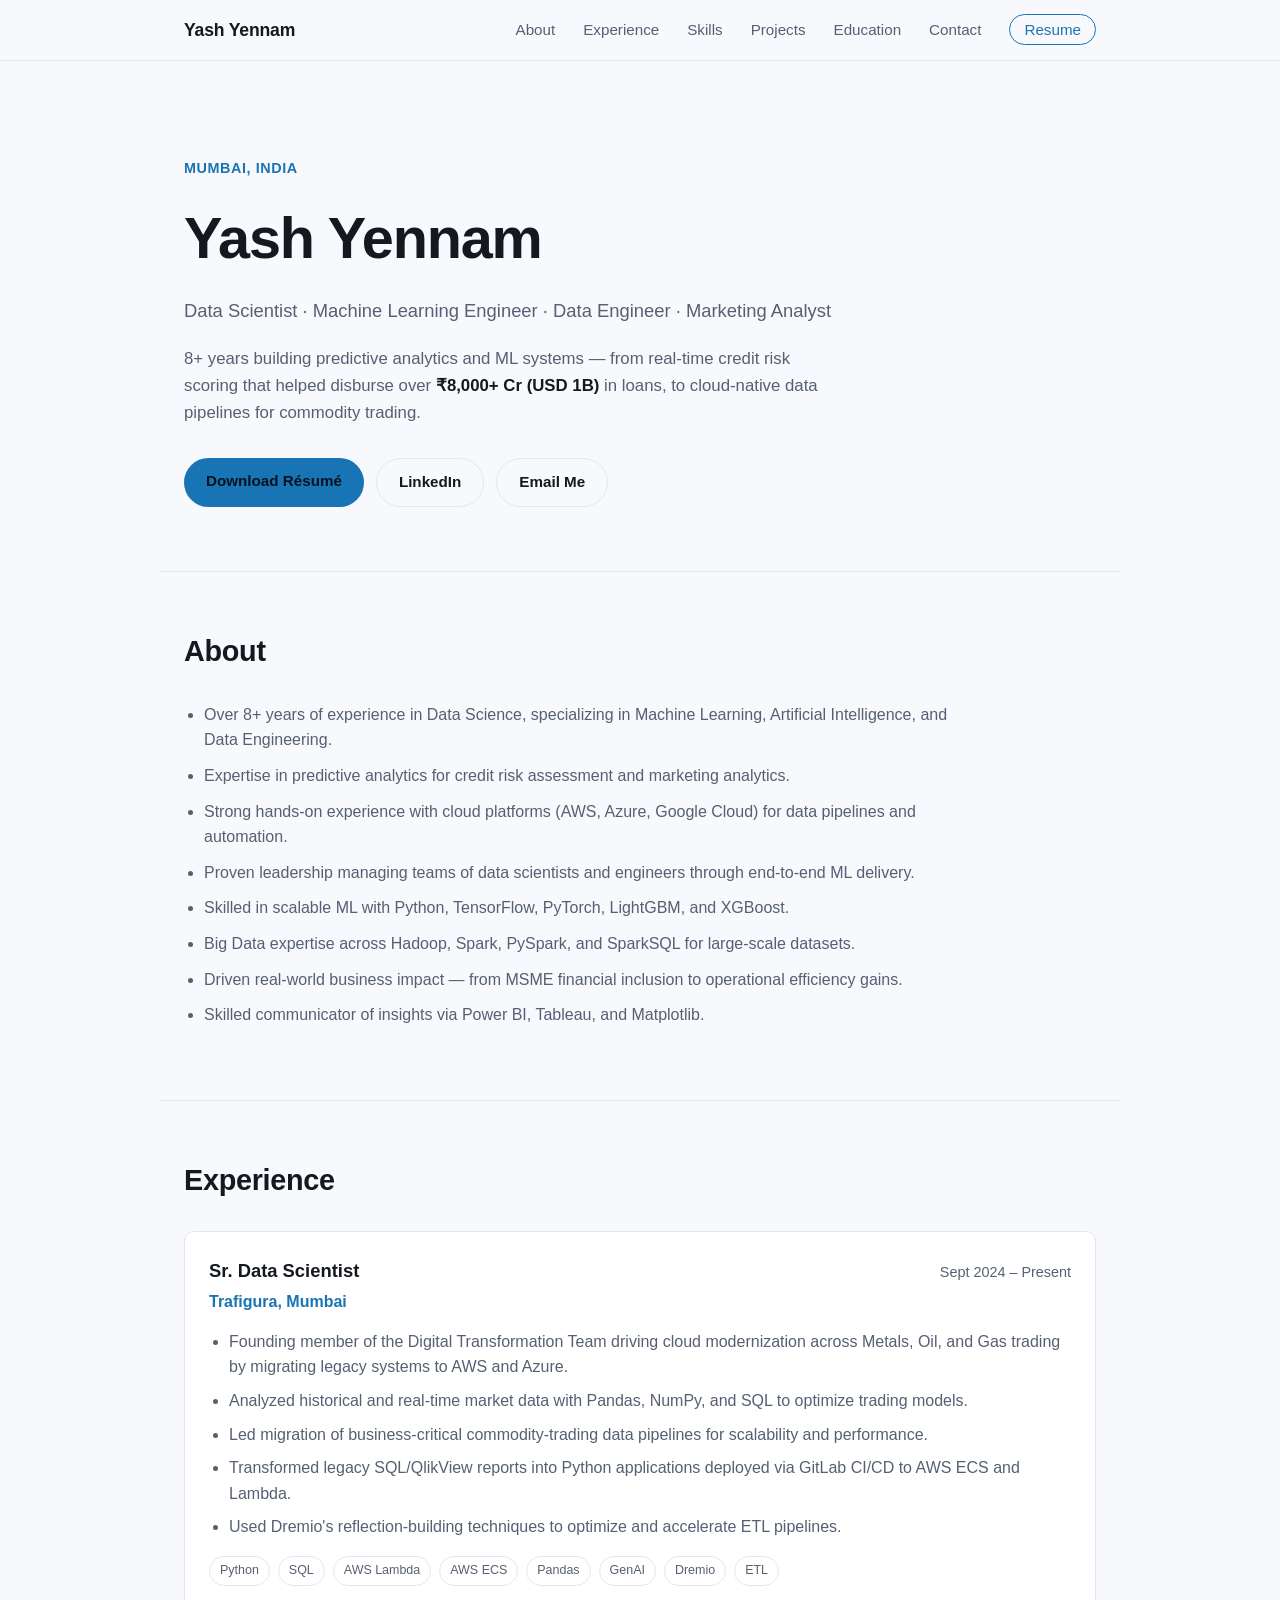
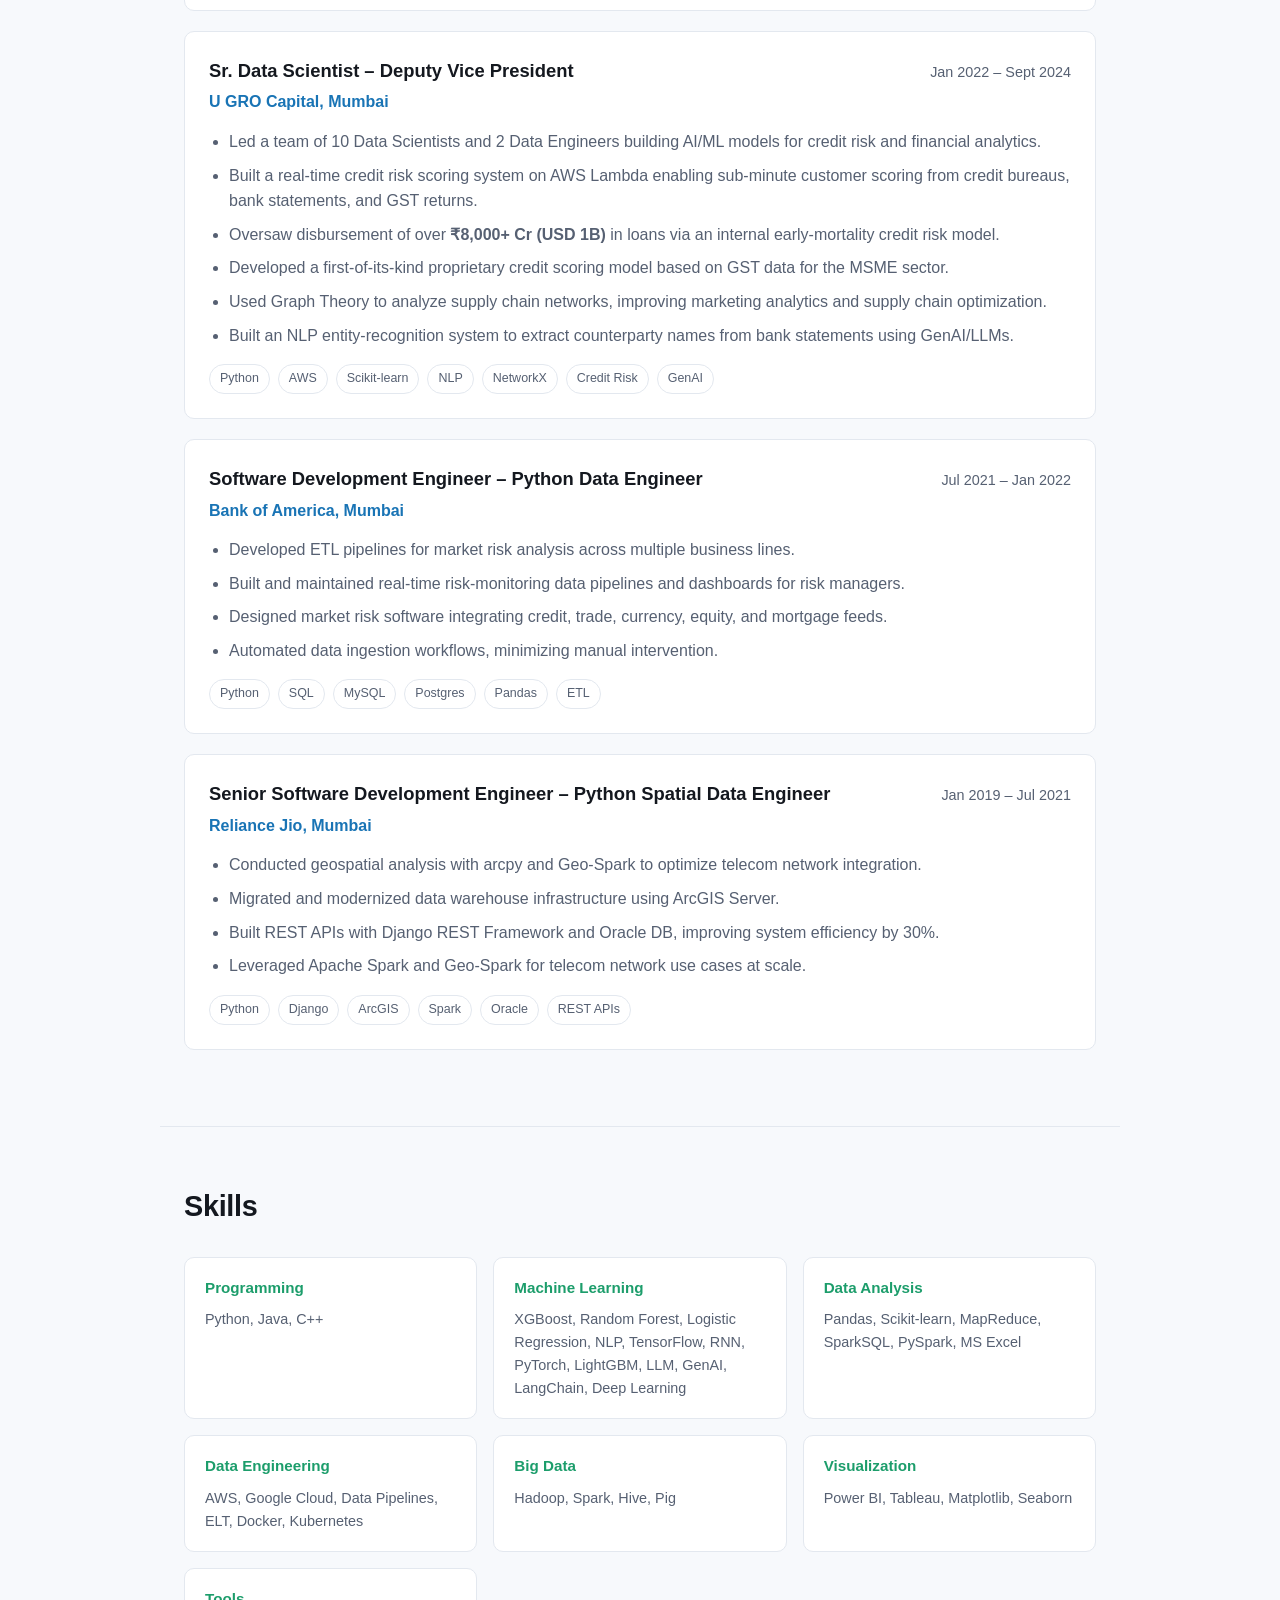
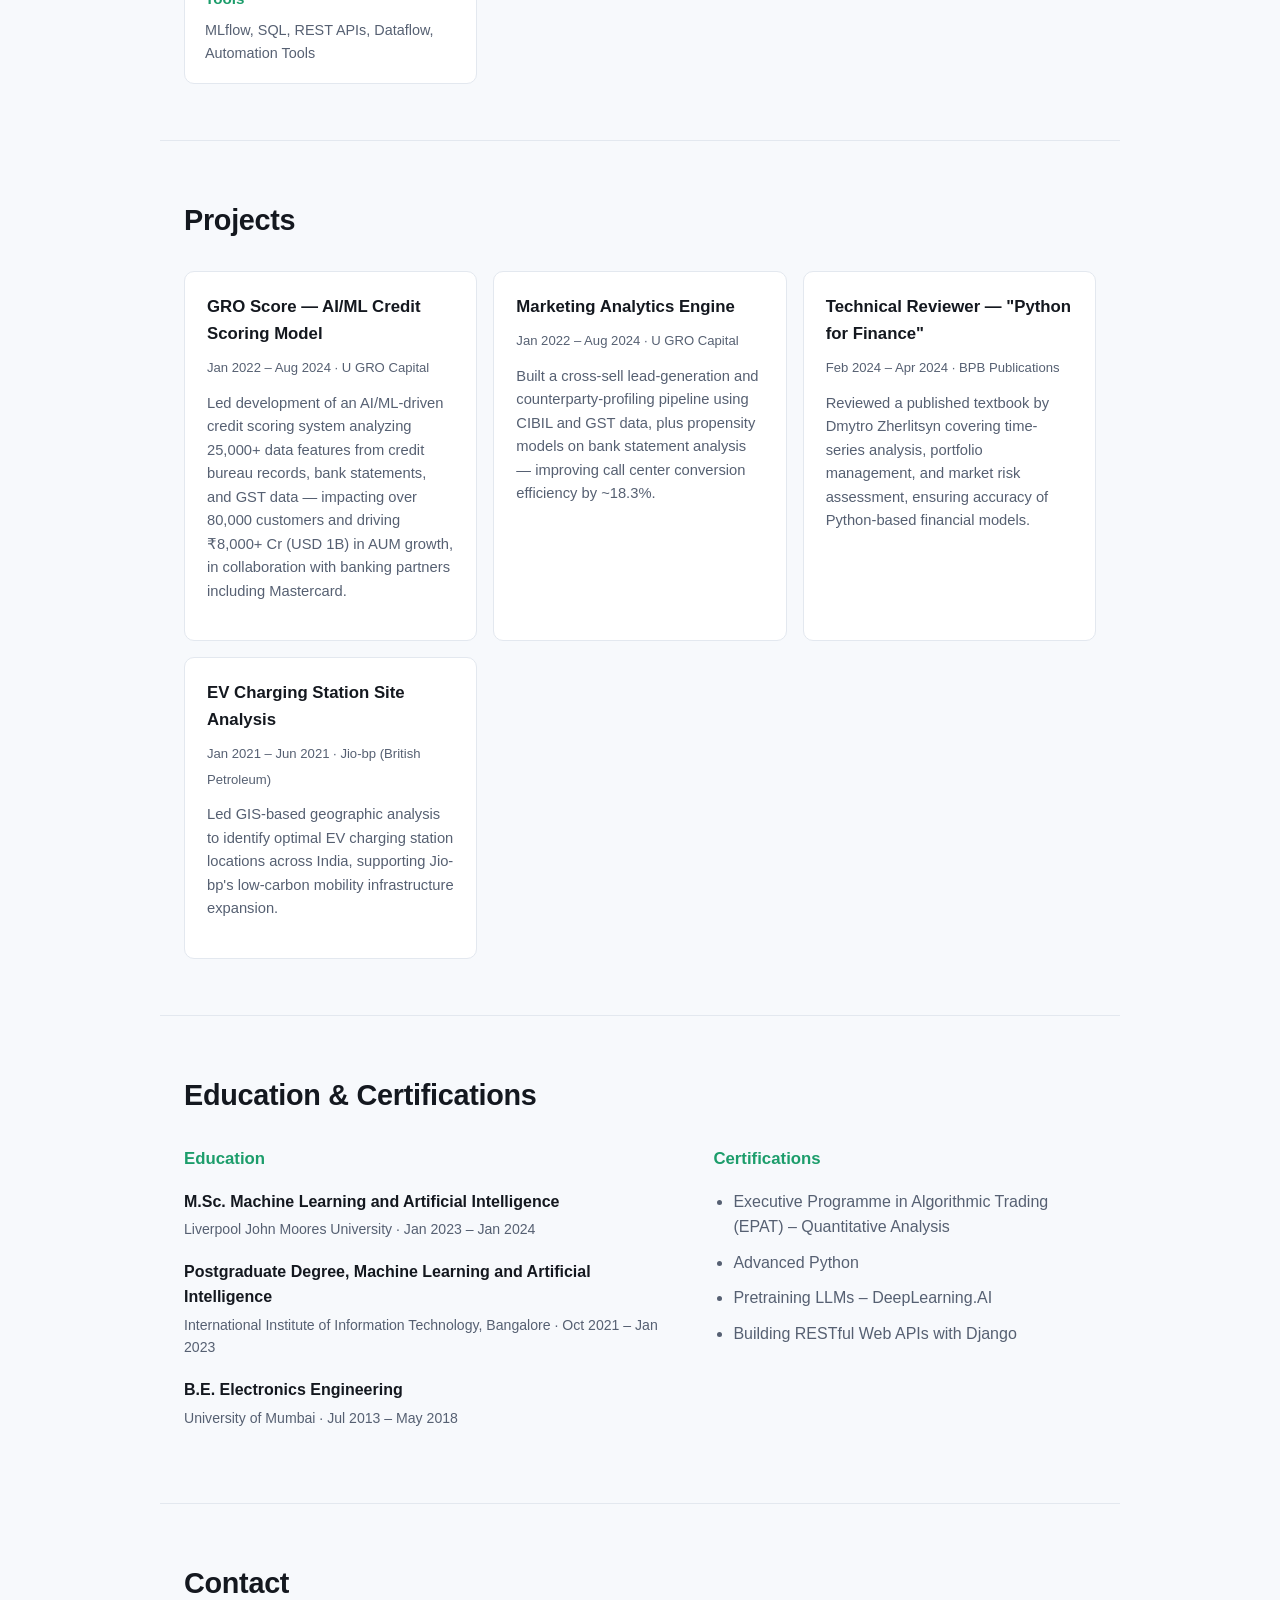
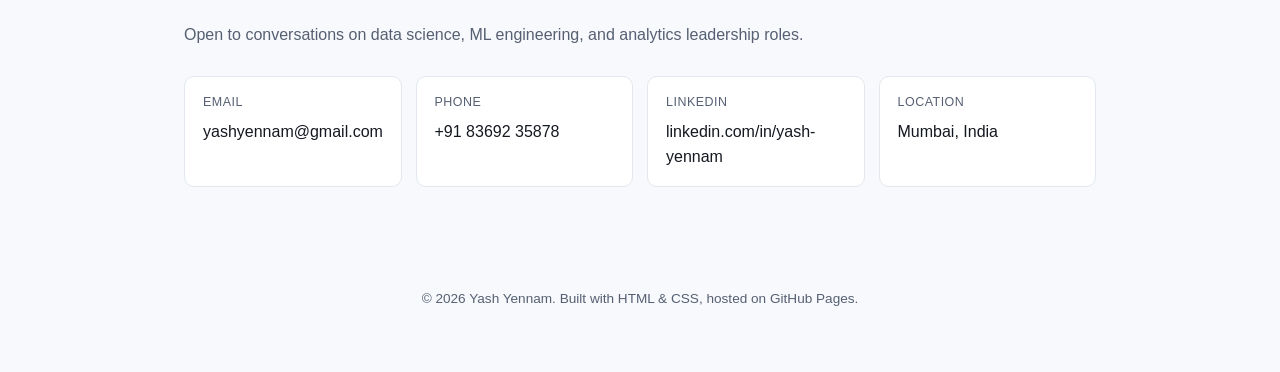
==== index.html @ 2da57ebd "Initial portfolio site" ====
<!DOCTYPE html>
<html lang="en">
<head>
<meta charset="UTF-8">
<meta name="viewport" content="width=device-width, initial-scale=1.0">
<title>Yash Yennam — Data Scientist &amp; ML Engineer</title>
<meta name="description" content="Yash Yennam — Senior Data Scientist with 8+ years across ML, AI, data engineering and credit risk analytics.">
<link rel="icon" href="data:,">
<link rel="stylesheet" href="style.css">
</head>
<body>

<header class="site-header">
  <nav class="nav container">
    <a class="brand" href="#top">Yash Yennam</a>
    <button class="nav-toggle" id="navToggle" aria-label="Toggle menu" aria-expanded="false">
      <span></span><span></span><span></span>
    </button>
    <ul class="nav-links" id="navLinks">
      <li><a href="#about">About</a></li>
      <li><a href="#experience">Experience</a></li>
      <li><a href="#skills">Skills</a></li>
      <li><a href="#projects">Projects</a></li>
      <li><a href="#education">Education</a></li>
      <li><a href="#contact">Contact</a></li>
      <li><a class="resume-btn" href="assets/Yash-Yennam-Resume.pdf" target="_blank" rel="noopener">Resume</a></li>
    </ul>
  </nav>
</header>

<main>

  <section id="top" class="hero container">
    <p class="eyebrow">Mumbai, India</p>
    <h1>Yash Yennam</h1>
    <p class="hero-role">Data Scientist &middot; Machine Learning Engineer &middot; Data Engineer &middot; Marketing Analyst</p>
    <p class="hero-summary">8+ years building predictive analytics and ML systems — from real-time credit risk scoring
       that helped disburse over <strong>&#8377;8,000+ Cr (USD 1B)</strong> in loans, to cloud-native data pipelines
       for commodity trading.</p>
    <div class="hero-actions">
      <a class="btn btn-primary" href="assets/Yash-Yennam-Resume.pdf" target="_blank" rel="noopener">Download Résumé</a>
      <a class="btn btn-outline" href="https://linkedin.com/in/yash-yennam" target="_blank" rel="noopener">LinkedIn</a>
      <a class="btn btn-outline" href="mailto:yashyennam@gmail.com">Email Me</a>
    </div>
  </section>

  <section id="about" class="section container">
    <h2>About</h2>
    <ul class="summary-list">
      <li>Over 8+ years of experience in Data Science, specializing in Machine Learning, Artificial Intelligence, and Data Engineering.</li>
      <li>Expertise in predictive analytics for credit risk assessment and marketing analytics.</li>
      <li>Strong hands-on experience with cloud platforms (AWS, Azure, Google Cloud) for data pipelines and automation.</li>
      <li>Proven leadership managing teams of data scientists and engineers through end-to-end ML delivery.</li>
      <li>Skilled in scalable ML with Python, TensorFlow, PyTorch, LightGBM, and XGBoost.</li>
      <li>Big Data expertise across Hadoop, Spark, PySpark, and SparkSQL for large-scale datasets.</li>
      <li>Driven real-world business impact — from MSME financial inclusion to operational efficiency gains.</li>
      <li>Skilled communicator of insights via Power BI, Tableau, and Matplotlib.</li>
    </ul>
  </section>

  <section id="experience" class="section container">
    <h2>Experience</h2>
    <div class="timeline">

      <article class="timeline-item">
        <div class="timeline-head">
          <h3>Sr. Data Scientist</h3>
          <span class="timeline-date">Sept 2024 &ndash; Present</span>
        </div>
        <p class="timeline-org">Trafigura, Mumbai</p>
        <ul>
          <li>Founding member of the Digital Transformation Team driving cloud modernization across Metals, Oil, and Gas trading by migrating legacy systems to AWS and Azure.</li>
          <li>Analyzed historical and real-time market data with Pandas, NumPy, and SQL to optimize trading models.</li>
          <li>Led migration of business-critical commodity-trading data pipelines for scalability and performance.</li>
          <li>Transformed legacy SQL/QlikView reports into Python applications deployed via GitLab CI/CD to AWS ECS and Lambda.</li>
          <li>Used Dremio's reflection-building techniques to optimize and accelerate ETL pipelines.</li>
        </ul>
        <div class="tags">
          <span>Python</span><span>SQL</span><span>AWS Lambda</span><span>AWS ECS</span><span>Pandas</span><span>GenAI</span><span>Dremio</span><span>ETL</span>
        </div>
      </article>

      <article class="timeline-item">
        <div class="timeline-head">
          <h3>Sr. Data Scientist &ndash; Deputy Vice President</h3>
          <span class="timeline-date">Jan 2022 &ndash; Sept 2024</span>
        </div>
        <p class="timeline-org">U GRO Capital, Mumbai</p>
        <ul>
          <li>Led a team of 10 Data Scientists and 2 Data Engineers building AI/ML models for credit risk and financial analytics.</li>
          <li>Built a real-time credit risk scoring system on AWS Lambda enabling sub-minute customer scoring from credit bureaus, bank statements, and GST returns.</li>
          <li>Oversaw disbursement of over <strong>&#8377;8,000+ Cr (USD 1B)</strong> in loans via an internal early-mortality credit risk model.</li>
          <li>Developed a first-of-its-kind proprietary credit scoring model based on GST data for the MSME sector.</li>
          <li>Used Graph Theory to analyze supply chain networks, improving marketing analytics and supply chain optimization.</li>
          <li>Built an NLP entity-recognition system to extract counterparty names from bank statements using GenAI/LLMs.</li>
        </ul>
        <div class="tags">
          <span>Python</span><span>AWS</span><span>Scikit-learn</span><span>NLP</span><span>NetworkX</span><span>Credit Risk</span><span>GenAI</span>
        </div>
      </article>

      <article class="timeline-item">
        <div class="timeline-head">
          <h3>Software Development Engineer &ndash; Python Data Engineer</h3>
          <span class="timeline-date">Jul 2021 &ndash; Jan 2022</span>
        </div>
        <p class="timeline-org">Bank of America, Mumbai</p>
        <ul>
          <li>Developed ETL pipelines for market risk analysis across multiple business lines.</li>
          <li>Built and maintained real-time risk-monitoring data pipelines and dashboards for risk managers.</li>
          <li>Designed market risk software integrating credit, trade, currency, equity, and mortgage feeds.</li>
          <li>Automated data ingestion workflows, minimizing manual intervention.</li>
        </ul>
        <div class="tags">
          <span>Python</span><span>SQL</span><span>MySQL</span><span>Postgres</span><span>Pandas</span><span>ETL</span>
        </div>
      </article>

      <article class="timeline-item">
        <div class="timeline-head">
          <h3>Senior Software Development Engineer &ndash; Python Spatial Data Engineer</h3>
          <span class="timeline-date">Jan 2019 &ndash; Jul 2021</span>
        </div>
        <p class="timeline-org">Reliance Jio, Mumbai</p>
        <ul>
          <li>Conducted geospatial analysis with arcpy and Geo-Spark to optimize telecom network integration.</li>
          <li>Migrated and modernized data warehouse infrastructure using ArcGIS Server.</li>
          <li>Built REST APIs with Django REST Framework and Oracle DB, improving system efficiency by 30%.</li>
          <li>Leveraged Apache Spark and Geo-Spark for telecom network use cases at scale.</li>
        </ul>
        <div class="tags">
          <span>Python</span><span>Django</span><span>ArcGIS</span><span>Spark</span><span>Oracle</span><span>REST APIs</span>
        </div>
      </article>

    </div>
  </section>

  <section id="skills" class="section container">
    <h2>Skills</h2>
    <div class="skills-grid">
      <div class="skill-card">
        <h4>Programming</h4>
        <p>Python, Java, C++</p>
      </div>
      <div class="skill-card">
        <h4>Machine Learning</h4>
        <p>XGBoost, Random Forest, Logistic Regression, NLP, TensorFlow, RNN, PyTorch, LightGBM, LLM, GenAI, LangChain, Deep Learning</p>
      </div>
      <div class="skill-card">
        <h4>Data Analysis</h4>
        <p>Pandas, Scikit-learn, MapReduce, SparkSQL, PySpark, MS Excel</p>
      </div>
      <div class="skill-card">
        <h4>Data Engineering</h4>
        <p>AWS, Google Cloud, Data Pipelines, ELT, Docker, Kubernetes</p>
      </div>
      <div class="skill-card">
        <h4>Big Data</h4>
        <p>Hadoop, Spark, Hive, Pig</p>
      </div>
      <div class="skill-card">
        <h4>Visualization</h4>
        <p>Power BI, Tableau, Matplotlib, Seaborn</p>
      </div>
      <div class="skill-card">
        <h4>Tools</h4>
        <p>MLflow, SQL, REST APIs, Dataflow, Automation Tools</p>
      </div>
    </div>
  </section>

  <section id="projects" class="section container">
    <h2>Projects</h2>
    <div class="projects-grid">

      <article class="project-card">
        <h3>GRO Score &mdash; AI/ML Credit Scoring Model</h3>
        <span class="project-date">Jan 2022 &ndash; Aug 2024 &middot; U GRO Capital</span>
        <p>Led development of an AI/ML-driven credit scoring system analyzing 25,000+ data features from credit bureau
           records, bank statements, and GST data &mdash; impacting over 80,000 customers and driving
           &#8377;8,000+ Cr (USD 1B) in AUM growth, in collaboration with banking partners including Mastercard.</p>
      </article>

      <article class="project-card">
        <h3>Marketing Analytics Engine</h3>
        <span class="project-date">Jan 2022 &ndash; Aug 2024 &middot; U GRO Capital</span>
        <p>Built a cross-sell lead-generation and counterparty-profiling pipeline using CIBIL and GST data, plus
           propensity models on bank statement analysis &mdash; improving call center conversion efficiency by ~18.3%.</p>
      </article>

      <article class="project-card">
        <h3>Technical Reviewer &mdash; "Python for Finance"</h3>
        <span class="project-date">Feb 2024 &ndash; Apr 2024 &middot; BPB Publications</span>
        <p>Reviewed a published textbook by Dmytro Zherlitsyn covering time-series analysis, portfolio management, and
           market risk assessment, ensuring accuracy of Python-based financial models.</p>
      </article>

      <article class="project-card">
        <h3>EV Charging Station Site Analysis</h3>
        <span class="project-date">Jan 2021 &ndash; Jun 2021 &middot; Jio-bp (British Petroleum)</span>
        <p>Led GIS-based geographic analysis to identify optimal EV charging station locations across India,
           supporting Jio-bp's low-carbon mobility infrastructure expansion.</p>
      </article>

    </div>
  </section>

  <section id="education" class="section container">
    <h2>Education &amp; Certifications</h2>
    <div class="edu-grid">
      <div class="edu-col">
        <h3>Education</h3>
        <div class="edu-item">
          <strong>M.Sc. Machine Learning and Artificial Intelligence</strong>
          <span>Liverpool John Moores University &middot; Jan 2023 &ndash; Jan 2024</span>
        </div>
        <div class="edu-item">
          <strong>Postgraduate Degree, Machine Learning and Artificial Intelligence</strong>
          <span>International Institute of Information Technology, Bangalore &middot; Oct 2021 &ndash; Jan 2023</span>
        </div>
        <div class="edu-item">
          <strong>B.E. Electronics Engineering</strong>
          <span>University of Mumbai &middot; Jul 2013 &ndash; May 2018</span>
        </div>
      </div>
      <div class="edu-col">
        <h3>Certifications</h3>
        <ul class="cert-list">
          <li>Executive Programme in Algorithmic Trading (EPAT) &ndash; Quantitative Analysis</li>
          <li>Advanced Python</li>
          <li>Pretraining LLMs &ndash; DeepLearning.AI</li>
          <li>Building RESTful Web APIs with Django</li>
        </ul>
      </div>
    </div>
  </section>

  <section id="contact" class="section container">
    <h2>Contact</h2>
    <p class="contact-lead">Open to conversations on data science, ML engineering, and analytics leadership roles.</p>
    <div class="contact-grid">
      <a class="contact-item" href="mailto:yashyennam@gmail.com">
        <span class="contact-label">Email</span>
        <span>yashyennam@gmail.com</span>
      </a>
      <a class="contact-item" href="tel:+918369235878">
        <span class="contact-label">Phone</span>
        <span>+91 83692 35878</span>
      </a>
      <a class="contact-item" href="https://linkedin.com/in/yash-yennam" target="_blank" rel="noopener">
        <span class="contact-label">LinkedIn</span>
        <span>linkedin.com/in/yash-yennam</span>
      </a>
      <span class="contact-item">
        <span class="contact-label">Location</span>
        <span>Mumbai, India</span>
      </span>
    </div>
  </section>

</main>

<footer class="site-footer">
  <p>&copy; <span id="year"></span> Yash Yennam. Built with HTML &amp; CSS, hosted on GitHub Pages.</p>
</footer>

<script src="script.js"></script>
</body>
</html>
---- style.css ----
:root {
  --bg: #0b0f14;
  --bg-alt: #10151c;
  --surface: #151b24;
  --border: #232b36;
  --text: #e7edf5;
  --text-dim: #9aa7b7;
  --accent: #5eb0ef;
  --accent-2: #7ee8b3;
  --max-width: 960px;
  --radius: 10px;
}

@media (prefers-color-scheme: light) {
  :root {
    --bg: #f7f9fc;
    --bg-alt: #ffffff;
    --surface: #ffffff;
    --border: #e3e8ef;
    --text: #14181f;
    --text-dim: #566072;
    --accent: #1974b5;
    --accent-2: #1c9d6b;
  }
}

* { box-sizing: border-box; }

html { scroll-behavior: smooth; }

body {
  margin: 0;
  background: var(--bg);
  color: var(--text);
  font-family: -apple-system, BlinkMacSystemFont, "Segoe UI", Roboto, Helvetica, Arial, sans-serif;
  line-height: 1.6;
}

.container {
  max-width: var(--max-width);
  margin: 0 auto;
  padding: 0 24px;
}

/* Header */
.site-header {
  position: sticky;
  top: 0;
  z-index: 50;
  background: rgba(11, 15, 20, 0.85);
  backdrop-filter: blur(8px);
  border-bottom: 1px solid var(--border);
}

@media (prefers-color-scheme: light) {
  .site-header { background: rgba(247, 249, 252, 0.85); }
}

.nav {
  display: flex;
  align-items: center;
  justify-content: space-between;
  padding: 16px 24px;
}

.brand {
  font-weight: 700;
  font-size: 1.1rem;
  color: var(--text);
  text-decoration: none;
  letter-spacing: -0.01em;
}

.nav-links {
  list-style: none;
  display: flex;
  gap: 28px;
  margin: 0;
  padding: 0;
  align-items: center;
}

.nav-links a {
  color: var(--text-dim);
  text-decoration: none;
  font-size: 0.95rem;
  transition: color 0.15s ease;
}

.nav-links a:hover { color: var(--text); }

.resume-btn {
  border: 1px solid var(--accent);
  color: var(--accent) !important;
  padding: 6px 14px;
  border-radius: 999px;
}

.nav-toggle {
  display: none;
  flex-direction: column;
  gap: 5px;
  background: none;
  border: none;
  cursor: pointer;
  padding: 4px;
}

.nav-toggle span {
  width: 22px;
  height: 2px;
  background: var(--text);
  border-radius: 2px;
}

/* Hero */
.hero {
  padding: 96px 24px 64px;
}

.eyebrow {
  color: var(--accent);
  font-size: 0.9rem;
  font-weight: 600;
  letter-spacing: 0.04em;
  text-transform: uppercase;
  margin: 0 0 12px;
}

.hero h1 {
  font-size: clamp(2.4rem, 6vw, 3.6rem);
  margin: 0 0 12px;
  letter-spacing: -0.02em;
}

.hero-role {
  color: var(--text-dim);
  font-size: 1.15rem;
  margin: 0 0 20px;
}

.hero-summary {
  max-width: 640px;
  color: var(--text-dim);
  font-size: 1.05rem;
  margin: 0 0 32px;
}

.hero-summary strong { color: var(--text); }

.hero-actions {
  display: flex;
  flex-wrap: wrap;
  gap: 12px;
}

.btn {
  display: inline-block;
  padding: 11px 22px;
  border-radius: 999px;
  text-decoration: none;
  font-weight: 600;
  font-size: 0.95rem;
  transition: transform 0.15s ease, opacity 0.15s ease;
}

.btn:hover { transform: translateY(-1px); }

.btn-primary {
  background: var(--accent);
  color: #05131f;
}

.btn-outline {
  border: 1px solid var(--border);
  color: var(--text);
}

/* Sections */
.section {
  padding: 56px 24px;
  border-top: 1px solid var(--border);
}

.section h2 {
  font-size: 1.8rem;
  margin: 0 0 28px;
  letter-spacing: -0.01em;
}

.summary-list {
  padding-left: 20px;
  color: var(--text-dim);
  max-width: 780px;
}

.summary-list li { margin-bottom: 10px; }

/* Timeline */
.timeline-item {
  padding: 24px;
  margin-bottom: 20px;
  background: var(--surface);
  border: 1px solid var(--border);
  border-radius: var(--radius);
}

.timeline-head {
  display: flex;
  flex-wrap: wrap;
  justify-content: space-between;
  align-items: baseline;
  gap: 8px;
}

.timeline-head h3 {
  margin: 0;
  font-size: 1.15rem;
}

.timeline-date {
  color: var(--text-dim);
  font-size: 0.9rem;
  white-space: nowrap;
}

.timeline-org {
  color: var(--accent);
  font-weight: 600;
  margin: 4px 0 14px;
}

.timeline-item ul {
  color: var(--text-dim);
  padding-left: 20px;
  margin: 0 0 16px;
}

.timeline-item li { margin-bottom: 8px; }

.tags {
  display: flex;
  flex-wrap: wrap;
  gap: 8px;
}

.tags span {
  font-size: 0.78rem;
  padding: 4px 10px;
  border-radius: 999px;
  background: var(--bg-alt);
  border: 1px solid var(--border);
  color: var(--text-dim);
}

/* Skills */
.skills-grid {
  display: grid;
  grid-template-columns: repeat(auto-fit, minmax(220px, 1fr));
  gap: 16px;
}

.skill-card {
  background: var(--surface);
  border: 1px solid var(--border);
  border-radius: var(--radius);
  padding: 18px 20px;
}

.skill-card h4 {
  margin: 0 0 8px;
  color: var(--accent-2);
  font-size: 0.95rem;
}

.skill-card p {
  margin: 0;
  color: var(--text-dim);
  font-size: 0.9rem;
}

/* Projects */
.projects-grid {
  display: grid;
  grid-template-columns: repeat(auto-fit, minmax(280px, 1fr));
  gap: 16px;
}

.project-card {
  background: var(--surface);
  border: 1px solid var(--border);
  border-radius: var(--radius);
  padding: 22px;
}

.project-card h3 {
  margin: 0 0 6px;
  font-size: 1.05rem;
}

.project-date {
  color: var(--text-dim);
  font-size: 0.82rem;
}

.project-card p {
  color: var(--text-dim);
  font-size: 0.92rem;
  margin-top: 12px;
}

/* Education */
.edu-grid {
  display: grid;
  grid-template-columns: 1.3fr 1fr;
  gap: 32px;
}

@media (max-width: 700px) {
  .edu-grid { grid-template-columns: 1fr; }
}

.edu-col h3 {
  font-size: 1.05rem;
  margin: 0 0 16px;
  color: var(--accent-2);
}

.edu-item {
  display: flex;
  flex-direction: column;
  gap: 4px;
  margin-bottom: 18px;
}

.edu-item span {
  color: var(--text-dim);
  font-size: 0.88rem;
}

.cert-list {
  padding-left: 20px;
  color: var(--text-dim);
  margin: 0;
}

.cert-list li { margin-bottom: 10px; }

/* Contact */
.contact-lead {
  color: var(--text-dim);
  margin-top: -12px;
  margin-bottom: 28px;
}

.contact-grid {
  display: grid;
  grid-template-columns: repeat(auto-fit, minmax(200px, 1fr));
  gap: 14px;
}

.contact-item {
  display: flex;
  flex-direction: column;
  gap: 6px;
  background: var(--surface);
  border: 1px solid var(--border);
  border-radius: var(--radius);
  padding: 16px 18px;
  text-decoration: none;
  color: var(--text);
}

.contact-label {
  color: var(--text-dim);
  font-size: 0.78rem;
  text-transform: uppercase;
  letter-spacing: 0.04em;
}

/* Footer */
.site-footer {
  text-align: center;
  padding: 32px 24px 48px;
  color: var(--text-dim);
  font-size: 0.85rem;
}

/* Mobile nav */
@media (max-width: 780px) {
  .nav-toggle { display: flex; }

  .nav-links {
    position: absolute;
    top: 100%;
    left: 0;
    right: 0;
    flex-direction: column;
    align-items: flex-start;
    gap: 4px;
    background: var(--bg-alt);
    border-bottom: 1px solid var(--border);
    padding: 12px 24px 20px;
    display: none;
  }

  .nav-links.open { display: flex; }

  .nav-links li { width: 100%; padding: 8px 0; }

  .resume-btn { display: inline-block; }
}
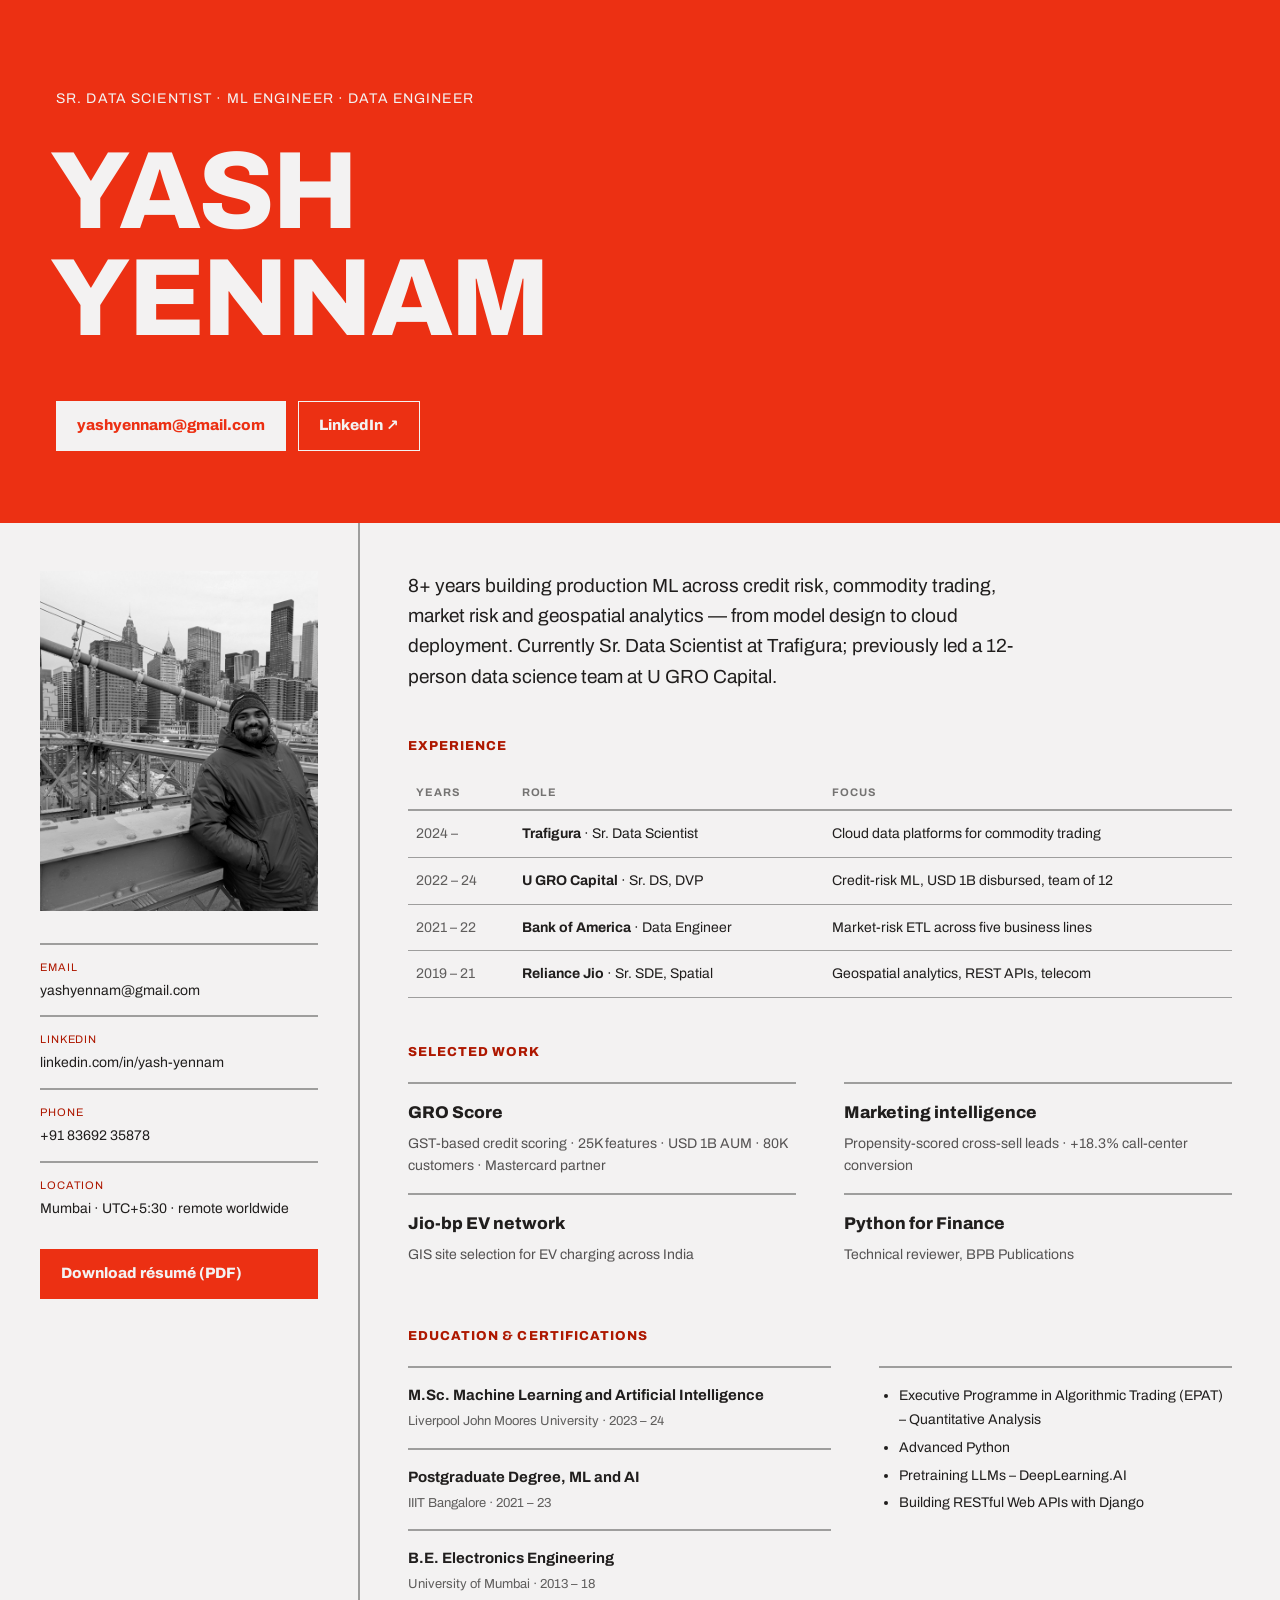
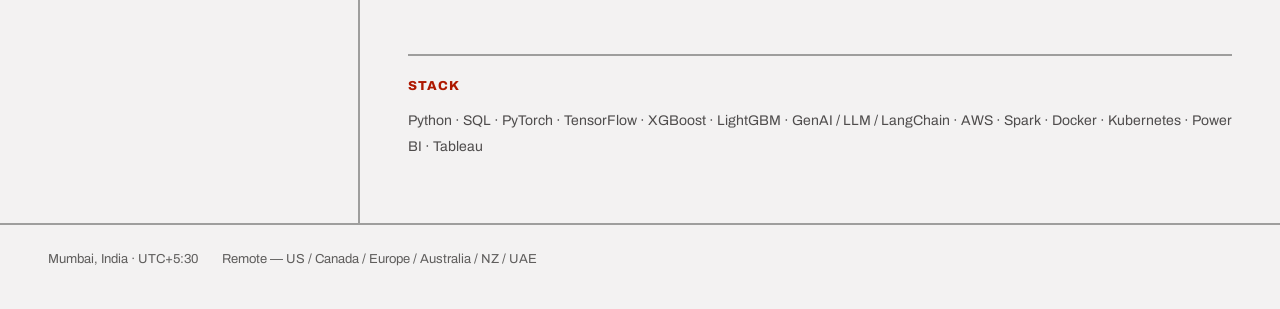
==== commit 81cd61e2: "Redesign: poster hero + index-card body layout with headshot" ====
--- a/index.html
+++ b/index.html
@@ -3,229 +3,123 @@
 <head>
 <meta charset="UTF-8">
 <meta name="viewport" content="width=device-width, initial-scale=1.0">
-<title>Yash Yennam — Data Scientist &amp; ML Engineer</title>
-<meta name="description" content="Yash Yennam — Senior Data Scientist with 8+ years across ML, AI, data engineering and credit risk analytics.">
+<title>Yash Yennam — Sr. Data Scientist &amp; ML Engineer</title>
+<meta name="description" content="Yash Yennam — Senior Data Scientist, 8+ years shipping ML, data engineering and GenAI in credit risk, commodity trading and geospatial analytics. Mumbai, remote worldwide.">
 <link rel="icon" href="data:,">
+<link rel="preconnect" href="https://fonts.googleapis.com">
+<link rel="stylesheet" href="https://fonts.googleapis.com/css2?family=Archivo:wght@400;600;800&display=swap">
 <link rel="stylesheet" href="style.css">
 </head>
 <body>
 
-<header class="site-header">
-  <nav class="nav container">
-    <a class="brand" href="#top">Yash Yennam</a>
-    <button class="nav-toggle" id="navToggle" aria-label="Toggle menu" aria-expanded="false">
-      <span></span><span></span><span></span>
-    </button>
-    <ul class="nav-links" id="navLinks">
-      <li><a href="#about">About</a></li>
-      <li><a href="#experience">Experience</a></li>
-      <li><a href="#skills">Skills</a></li>
-      <li><a href="#projects">Projects</a></li>
-      <li><a href="#education">Education</a></li>
-      <li><a href="#contact">Contact</a></li>
-      <li><a class="resume-btn" href="assets/Yash-Yennam-Resume.pdf" target="_blank" rel="noopener">Resume</a></li>
-    </ul>
-  </nav>
+<header class="hero">
+  <p class="hero-kicker">Sr. Data Scientist &middot; ML Engineer &middot; Data Engineer</p>
+  <h1 class="hero-name">YASH<br>YENNAM</h1>
+  <div class="hero-actions">
+    <a class="btn btn-solid" href="mailto:yashyennam@gmail.com">yashyennam@gmail.com</a>
+    <a class="btn btn-outline" href="https://linkedin.com/in/yash-yennam" target="_blank" rel="noopener">LinkedIn &#8599;</a>
+  </div>
 </header>
 
-<main>
+<main class="sheet">
 
-  <section id="top" class="hero container">
-    <p class="eyebrow">Mumbai, India</p>
-    <h1>Yash Yennam</h1>
-    <p class="hero-role">Data Scientist &middot; Machine Learning Engineer &middot; Data Engineer &middot; Marketing Analyst</p>
-    <p class="hero-summary">8+ years building predictive analytics and ML systems — from real-time credit risk scoring
-       that helped disburse over <strong>&#8377;8,000+ Cr (USD 1B)</strong> in loans, to cloud-native data pipelines
-       for commodity trading.</p>
-    <div class="hero-actions">
-      <a class="btn btn-primary" href="assets/Yash-Yennam-Resume.pdf" target="_blank" rel="noopener">Download Résumé</a>
-      <a class="btn btn-outline" href="https://linkedin.com/in/yash-yennam" target="_blank" rel="noopener">LinkedIn</a>
-      <a class="btn btn-outline" href="mailto:yashyennam@gmail.com">Email Me</a>
+  <aside class="rail">
+    <div class="rail-photo">
+      <img src="assets/headshot.jpg" alt="Yash Yennam" loading="eager">
     </div>
-  </section>
+    <nav class="rail-contact">
+      <a class="rail-item" href="mailto:yashyennam@gmail.com">
+        <span class="rail-label">Email</span>yashyennam@gmail.com
+      </a>
+      <a class="rail-item" href="https://linkedin.com/in/yash-yennam" target="_blank" rel="noopener">
+        <span class="rail-label">LinkedIn</span>linkedin.com/in/yash-yennam
+      </a>
+      <a class="rail-item" href="tel:+918369235878">
+        <span class="rail-label">Phone</span>+91 83692 35878
+      </a>
+      <div class="rail-item rail-static">
+        <span class="rail-label">Location</span>Mumbai &middot; UTC+5:30 &middot; remote worldwide
+      </div>
+      <a class="btn btn-accent btn-block" href="assets/Yash-Yennam-Resume.pdf" target="_blank" rel="noopener">Download résumé (PDF)</a>
+    </nav>
+  </aside>
 
-  <section id="about" class="section container">
-    <h2>About</h2>
-    <ul class="summary-list">
-      <li>Over 8+ years of experience in Data Science, specializing in Machine Learning, Artificial Intelligence, and Data Engineering.</li>
-      <li>Expertise in predictive analytics for credit risk assessment and marketing analytics.</li>
-      <li>Strong hands-on experience with cloud platforms (AWS, Azure, Google Cloud) for data pipelines and automation.</li>
-      <li>Proven leadership managing teams of data scientists and engineers through end-to-end ML delivery.</li>
-      <li>Skilled in scalable ML with Python, TensorFlow, PyTorch, LightGBM, and XGBoost.</li>
-      <li>Big Data expertise across Hadoop, Spark, PySpark, and SparkSQL for large-scale datasets.</li>
-      <li>Driven real-world business impact — from MSME financial inclusion to operational efficiency gains.</li>
-      <li>Skilled communicator of insights via Power BI, Tableau, and Matplotlib.</li>
-    </ul>
-  </section>
+  <div class="content">
 
-  <section id="experience" class="section container">
-    <h2>Experience</h2>
-    <div class="timeline">
+    <p class="lede">8+ years building production ML across credit risk, commodity trading, market risk and
+       geospatial analytics &mdash; from model design to cloud deployment. Currently Sr. Data Scientist at
+       Trafigura; previously led a 12-person data science team at U GRO Capital.</p>
 
-      <article class="timeline-item">
-        <div class="timeline-head">
-          <h3>Sr. Data Scientist</h3>
-          <span class="timeline-date">Sept 2024 &ndash; Present</span>
+    <section class="block">
+      <h2 class="block-label">Experience</h2>
+      <table class="exp-table">
+        <thead>
+          <tr><th>Years</th><th>Role</th><th>Focus</th></tr>
+        </thead>
+        <tbody>
+          <tr>
+            <td class="nowrap">2024 &ndash;</td>
+            <td><strong>Trafigura</strong> &middot; Sr. Data Scientist</td>
+            <td>Cloud data platforms for commodity trading</td>
+          </tr>
+          <tr>
+            <td class="nowrap">2022 &ndash; 24</td>
+            <td><strong>U GRO Capital</strong> &middot; Sr. DS, DVP</td>
+            <td>Credit-risk ML, USD 1B disbursed, team of 12</td>
+          </tr>
+          <tr>
+            <td class="nowrap">2021 &ndash; 22</td>
+            <td><strong>Bank of America</strong> &middot; Data Engineer</td>
+            <td>Market-risk ETL across five business lines</td>
+          </tr>
+          <tr>
+            <td class="nowrap">2019 &ndash; 21</td>
+            <td><strong>Reliance Jio</strong> &middot; Sr. SDE, Spatial</td>
+            <td>Geospatial analytics, REST APIs, telecom</td>
+          </tr>
+        </tbody>
+      </table>
+    </section>
+
+    <section class="block">
+      <h2 class="block-label">Selected work</h2>
+      <div class="work-grid">
+        <div class="work-item">
+          <h3>GRO Score</h3>
+          <p>GST-based credit scoring &middot; 25K features &middot; USD 1B AUM &middot; 80K customers &middot; Mastercard partner</p>
         </div>
-        <p class="timeline-org">Trafigura, Mumbai</p>
-        <ul>
-          <li>Founding member of the Digital Transformation Team driving cloud modernization across Metals, Oil, and Gas trading by migrating legacy systems to AWS and Azure.</li>
-          <li>Analyzed historical and real-time market data with Pandas, NumPy, and SQL to optimize trading models.</li>
-          <li>Led migration of business-critical commodity-trading data pipelines for scalability and performance.</li>
-          <li>Transformed legacy SQL/QlikView reports into Python applications deployed via GitLab CI/CD to AWS ECS and Lambda.</li>
-          <li>Used Dremio's reflection-building techniques to optimize and accelerate ETL pipelines.</li>
-        </ul>
-        <div class="tags">
-          <span>Python</span><span>SQL</span><span>AWS Lambda</span><span>AWS ECS</span><span>Pandas</span><span>GenAI</span><span>Dremio</span><span>ETL</span>
+        <div class="work-item">
+          <h3>Marketing intelligence</h3>
+          <p>Propensity-scored cross-sell leads &middot; +18.3% call-center conversion</p>
         </div>
-      </article>
-
-      <article class="timeline-item">
-        <div class="timeline-head">
-          <h3>Sr. Data Scientist &ndash; Deputy Vice President</h3>
-          <span class="timeline-date">Jan 2022 &ndash; Sept 2024</span>
+        <div class="work-item">
+          <h3>Jio-bp EV network</h3>
+          <p>GIS site selection for EV charging across India</p>
         </div>
-        <p class="timeline-org">U GRO Capital, Mumbai</p>
-        <ul>
-          <li>Led a team of 10 Data Scientists and 2 Data Engineers building AI/ML models for credit risk and financial analytics.</li>
-          <li>Built a real-time credit risk scoring system on AWS Lambda enabling sub-minute customer scoring from credit bureaus, bank statements, and GST returns.</li>
-          <li>Oversaw disbursement of over <strong>&#8377;8,000+ Cr (USD 1B)</strong> in loans via an internal early-mortality credit risk model.</li>
-          <li>Developed a first-of-its-kind proprietary credit scoring model based on GST data for the MSME sector.</li>
-          <li>Used Graph Theory to analyze supply chain networks, improving marketing analytics and supply chain optimization.</li>
-          <li>Built an NLP entity-recognition system to extract counterparty names from bank statements using GenAI/LLMs.</li>
-        </ul>
-        <div class="tags">
-          <span>Python</span><span>AWS</span><span>Scikit-learn</span><span>NLP</span><span>NetworkX</span><span>Credit Risk</span><span>GenAI</span>
-        </div>
-      </article>
-
-      <article class="timeline-item">
-        <div class="timeline-head">
-          <h3>Software Development Engineer &ndash; Python Data Engineer</h3>
-          <span class="timeline-date">Jul 2021 &ndash; Jan 2022</span>
-        </div>
-        <p class="timeline-org">Bank of America, Mumbai</p>
-        <ul>
-          <li>Developed ETL pipelines for market risk analysis across multiple business lines.</li>
-          <li>Built and maintained real-time risk-monitoring data pipelines and dashboards for risk managers.</li>
-          <li>Designed market risk software integrating credit, trade, currency, equity, and mortgage feeds.</li>
-          <li>Automated data ingestion workflows, minimizing manual intervention.</li>
-        </ul>
-        <div class="tags">
-          <span>Python</span><span>SQL</span><span>MySQL</span><span>Postgres</span><span>Pandas</span><span>ETL</span>
-        </div>
-      </article>
-
-      <article class="timeline-item">
-        <div class="timeline-head">
-          <h3>Senior Software Development Engineer &ndash; Python Spatial Data Engineer</h3>
-          <span class="timeline-date">Jan 2019 &ndash; Jul 2021</span>
-        </div>
-        <p class="timeline-org">Reliance Jio, Mumbai</p>
-        <ul>
-          <li>Conducted geospatial analysis with arcpy and Geo-Spark to optimize telecom network integration.</li>
-          <li>Migrated and modernized data warehouse infrastructure using ArcGIS Server.</li>
-          <li>Built REST APIs with Django REST Framework and Oracle DB, improving system efficiency by 30%.</li>
-          <li>Leveraged Apache Spark and Geo-Spark for telecom network use cases at scale.</li>
-        </ul>
-        <div class="tags">
-          <span>Python</span><span>Django</span><span>ArcGIS</span><span>Spark</span><span>Oracle</span><span>REST APIs</span>
-        </div>
-      </article>
-
-    </div>
-  </section>
-
-  <section id="skills" class="section container">
-    <h2>Skills</h2>
-    <div class="skills-grid">
-      <div class="skill-card">
-        <h4>Programming</h4>
-        <p>Python, Java, C++</p>
-      </div>
-      <div class="skill-card">
-        <h4>Machine Learning</h4>
-        <p>XGBoost, Random Forest, Logistic Regression, NLP, TensorFlow, RNN, PyTorch, LightGBM, LLM, GenAI, LangChain, Deep Learning</p>
-      </div>
-      <div class="skill-card">
-        <h4>Data Analysis</h4>
-        <p>Pandas, Scikit-learn, MapReduce, SparkSQL, PySpark, MS Excel</p>
-      </div>
-      <div class="skill-card">
-        <h4>Data Engineering</h4>
-        <p>AWS, Google Cloud, Data Pipelines, ELT, Docker, Kubernetes</p>
-      </div>
-      <div class="skill-card">
-        <h4>Big Data</h4>
-        <p>Hadoop, Spark, Hive, Pig</p>
-      </div>
-      <div class="skill-card">
-        <h4>Visualization</h4>
-        <p>Power BI, Tableau, Matplotlib, Seaborn</p>
-      </div>
-      <div class="skill-card">
-        <h4>Tools</h4>
-        <p>MLflow, SQL, REST APIs, Dataflow, Automation Tools</p>
-      </div>
-    </div>
-  </section>
-
-  <section id="projects" class="section container">
-    <h2>Projects</h2>
-    <div class="projects-grid">
-
-      <article class="project-card">
-        <h3>GRO Score &mdash; AI/ML Credit Scoring Model</h3>
-        <span class="project-date">Jan 2022 &ndash; Aug 2024 &middot; U GRO Capital</span>
-        <p>Led development of an AI/ML-driven credit scoring system analyzing 25,000+ data features from credit bureau
-           records, bank statements, and GST data &mdash; impacting over 80,000 customers and driving
-           &#8377;8,000+ Cr (USD 1B) in AUM growth, in collaboration with banking partners including Mastercard.</p>
-      </article>
-
-      <article class="project-card">
-        <h3>Marketing Analytics Engine</h3>
-        <span class="project-date">Jan 2022 &ndash; Aug 2024 &middot; U GRO Capital</span>
-        <p>Built a cross-sell lead-generation and counterparty-profiling pipeline using CIBIL and GST data, plus
-           propensity models on bank statement analysis &mdash; improving call center conversion efficiency by ~18.3%.</p>
-      </article>
-
-      <article class="project-card">
-        <h3>Technical Reviewer &mdash; "Python for Finance"</h3>
-        <span class="project-date">Feb 2024 &ndash; Apr 2024 &middot; BPB Publications</span>
-        <p>Reviewed a published textbook by Dmytro Zherlitsyn covering time-series analysis, portfolio management, and
-           market risk assessment, ensuring accuracy of Python-based financial models.</p>
-      </article>
-
-      <article class="project-card">
-        <h3>EV Charging Station Site Analysis</h3>
-        <span class="project-date">Jan 2021 &ndash; Jun 2021 &middot; Jio-bp (British Petroleum)</span>
-        <p>Led GIS-based geographic analysis to identify optimal EV charging station locations across India,
-           supporting Jio-bp's low-carbon mobility infrastructure expansion.</p>
-      </article>
-
-    </div>
-  </section>
-
-  <section id="education" class="section container">
-    <h2>Education &amp; Certifications</h2>
-    <div class="edu-grid">
-      <div class="edu-col">
-        <h3>Education</h3>
-        <div class="edu-item">
-          <strong>M.Sc. Machine Learning and Artificial Intelligence</strong>
-          <span>Liverpool John Moores University &middot; Jan 2023 &ndash; Jan 2024</span>
-        </div>
-        <div class="edu-item">
-          <strong>Postgraduate Degree, Machine Learning and Artificial Intelligence</strong>
-          <span>International Institute of Information Technology, Bangalore &middot; Oct 2021 &ndash; Jan 2023</span>
-        </div>
-        <div class="edu-item">
-          <strong>B.E. Electronics Engineering</strong>
-          <span>University of Mumbai &middot; Jul 2013 &ndash; May 2018</span>
+        <div class="work-item">
+          <h3>Python for Finance</h3>
+          <p>Technical reviewer, BPB Publications</p>
         </div>
       </div>
-      <div class="edu-col">
-        <h3>Certifications</h3>
+    </section>
+
+    <section class="block">
+      <h2 class="block-label">Education &amp; certifications</h2>
+      <div class="edu-grid">
+        <div>
+          <div class="edu-item">
+            <strong>M.Sc. Machine Learning and Artificial Intelligence</strong>
+            <span>Liverpool John Moores University &middot; 2023 &ndash; 24</span>
+          </div>
+          <div class="edu-item">
+            <strong>Postgraduate Degree, ML and AI</strong>
+            <span>IIIT Bangalore &middot; 2021 &ndash; 23</span>
+          </div>
+          <div class="edu-item">
+            <strong>B.E. Electronics Engineering</strong>
+            <span>University of Mumbai &middot; 2013 &ndash; 18</span>
+          </div>
+        </div>
         <ul class="cert-list">
           <li>Executive Programme in Algorithmic Trading (EPAT) &ndash; Quantitative Analysis</li>
           <li>Advanced Python</li>
@@ -233,38 +127,21 @@
           <li>Building RESTful Web APIs with Django</li>
         </ul>
       </div>
-    </div>
-  </section>
+    </section>
 
-  <section id="contact" class="section container">
-    <h2>Contact</h2>
-    <p class="contact-lead">Open to conversations on data science, ML engineering, and analytics leadership roles.</p>
-    <div class="contact-grid">
-      <a class="contact-item" href="mailto:yashyennam@gmail.com">
-        <span class="contact-label">Email</span>
-        <span>yashyennam@gmail.com</span>
-      </a>
-      <a class="contact-item" href="tel:+918369235878">
-        <span class="contact-label">Phone</span>
-        <span>+91 83692 35878</span>
-      </a>
-      <a class="contact-item" href="https://linkedin.com/in/yash-yennam" target="_blank" rel="noopener">
-        <span class="contact-label">LinkedIn</span>
-        <span>linkedin.com/in/yash-yennam</span>
-      </a>
-      <span class="contact-item">
-        <span class="contact-label">Location</span>
-        <span>Mumbai, India</span>
-      </span>
-    </div>
-  </section>
+    <section class="block stack-block">
+      <h2 class="block-label">Stack</h2>
+      <p class="stack-line">Python &middot; SQL &middot; PyTorch &middot; TensorFlow &middot; XGBoost &middot; LightGBM &middot; GenAI / LLM / LangChain &middot; AWS &middot; Spark &middot; Docker &middot; Kubernetes &middot; Power BI &middot; Tableau</p>
+    </section>
+
+  </div>
 
 </main>
 
 <footer class="site-footer">
-  <p>&copy; <span id="year"></span> Yash Yennam. Built with HTML &amp; CSS, hosted on GitHub Pages.</p>
+  <span>Mumbai, India &middot; UTC+5:30</span>
+  <span>Remote &mdash; US / Canada / Europe / Australia / NZ / UAE</span>
 </footer>
 
-<script src="script.js"></script>
 </body>
 </html>
--- a/style.css
+++ b/style.css
@@ -1,412 +1,313 @@
 :root {
-  --bg: #0b0f14;
-  --bg-alt: #10151c;
-  --surface: #151b24;
-  --border: #232b36;
-  --text: #e7edf5;
-  --text-dim: #9aa7b7;
-  --accent: #5eb0ef;
-  --accent-2: #7ee8b3;
-  --max-width: 960px;
-  --radius: 10px;
-}
-
-@media (prefers-color-scheme: light) {
-  :root {
-    --bg: #f7f9fc;
-    --bg-alt: #ffffff;
-    --surface: #ffffff;
-    --border: #e3e8ef;
-    --text: #14181f;
-    --text-dim: #566072;
-    --accent: #1974b5;
-    --accent-2: #1c9d6b;
-  }
+  --color-bg: #f3f2f2;
+  --color-text: #201e1d;
+  --color-accent: #ec3013;
+  --color-accent-600: #dd2b0f;
+  --color-accent-700: #ae1800;
+  --color-divider: rgba(32, 30, 29, 0.4);
+  --font: "Archivo", system-ui, sans-serif;
 }
 
 * { box-sizing: border-box; }
 
-html { scroll-behavior: smooth; }
+html { -webkit-font-smoothing: antialiased; }
 
 body {
   margin: 0;
-  background: var(--bg);
-  color: var(--text);
-  font-family: -apple-system, BlinkMacSystemFont, "Segoe UI", Roboto, Helvetica, Arial, sans-serif;
+  background: var(--color-bg);
+  color: var(--color-text);
+  font-family: var(--font);
+  font-size: 15px;
+  line-height: 1.55;
+}
+
+a { color: inherit; }
+
+:focus { outline: none; }
+:focus-visible { outline: 2px solid var(--color-accent); outline-offset: 2px; }
+
+/* ---- Buttons ---- */
+.btn {
+  display: inline-flex;
+  align-items: center;
+  justify-content: flex-start;
+  font-family: var(--font);
+  font-weight: 800;
+  font-size: 15px;
+  text-decoration: none;
+  padding: 12px 20px;
+  border-radius: 0;
+  border: 1px solid transparent;
+  cursor: pointer;
+}
+
+.btn-solid {
+  background: var(--color-bg);
+  color: var(--color-accent);
+}
+.btn-solid:hover { background: var(--color-neutral, #eae7e7); }
+
+.btn-outline {
+  background: transparent;
+  color: var(--color-bg);
+  border-color: var(--color-bg);
+}
+.btn-outline:hover { background: rgba(243, 242, 242, 0.12); }
+
+.btn-accent {
+  background: var(--color-accent);
+  color: var(--color-bg);
+}
+.btn-accent:hover { background: var(--color-accent-600); }
+.btn-accent:active { background: var(--color-accent-700); }
+
+.btn-block { width: 100%; margin-top: 16px; justify-content: flex-start; }
+
+/* ---- Hero (poster band, from mockup 1c) ---- */
+.hero {
+  background: var(--color-accent);
+  color: var(--color-bg);
+  padding: 88px 56px 72px;
+}
+
+.hero-kicker {
+  font-size: 14px;
+  text-transform: uppercase;
+  letter-spacing: 0.08em;
+  margin: 0 0 28px;
+}
+
+.hero-name {
+  font-family: var(--font);
+  font-weight: 800;
+  font-size: 110px;
+  line-height: 0.98;
+  letter-spacing: -0.025em;
+  margin: 0 0 0 -0.058em;
+  color: var(--color-bg);
+}
+
+.hero-actions {
+  display: flex;
+  gap: 12px;
+  flex-wrap: wrap;
+  margin-top: 48px;
+}
+
+/* ---- Sheet body (index-card layout, from mockup 1b) ---- */
+.sheet {
+  display: grid;
+  grid-template-columns: 360px 1fr;
+}
+
+.rail {
+  border-right: 2px solid var(--color-divider);
+  padding: 48px 40px;
+  display: flex;
+  flex-direction: column;
+  gap: 32px;
+}
+
+.rail-photo {
+  width: 100%;
+  height: 340px;
+  overflow: hidden;
+  filter: grayscale(1) contrast(1.08);
+  background: var(--color-text);
+}
+
+.rail-photo img {
+  width: 100%;
+  height: 100%;
+  object-fit: cover;
+  object-position: center 30%;
+  display: block;
+}
+
+.rail-contact {
+  display: flex;
+  flex-direction: column;
+}
+
+.rail-item {
+  display: block;
+  padding: 14px 0;
+  border-top: 2px solid var(--color-divider);
+  font-size: 14px;
+  text-decoration: none;
+  color: var(--color-text);
+}
+
+.rail-label {
+  display: block;
+  font-size: 11px;
+  letter-spacing: 0.08em;
+  text-transform: uppercase;
+  color: var(--color-accent-700);
+  margin-bottom: 4px;
+}
+
+.rail-static { cursor: default; }
+
+.content {
+  padding: 48px 48px 64px;
+  min-width: 0;
+}
+
+.lede {
+  font-size: 19px;
   line-height: 1.6;
-}
-
-.container {
-  max-width: var(--max-width);
-  margin: 0 auto;
-  padding: 0 24px;
-}
-
-/* Header */
-.site-header {
-  position: sticky;
-  top: 0;
-  z-index: 50;
-  background: rgba(11, 15, 20, 0.85);
-  backdrop-filter: blur(8px);
-  border-bottom: 1px solid var(--border);
-}
-
-@media (prefers-color-scheme: light) {
-  .site-header { background: rgba(247, 249, 252, 0.85); }
-}
-
-.nav {
-  display: flex;
-  align-items: center;
-  justify-content: space-between;
-  padding: 16px 24px;
-}
-
-.brand {
-  font-weight: 700;
-  font-size: 1.1rem;
-  color: var(--text);
-  text-decoration: none;
-  letter-spacing: -0.01em;
-}
-
-.nav-links {
-  list-style: none;
-  display: flex;
-  gap: 28px;
-  margin: 0;
-  padding: 0;
-  align-items: center;
-}
-
-.nav-links a {
-  color: var(--text-dim);
-  text-decoration: none;
-  font-size: 0.95rem;
-  transition: color 0.15s ease;
-}
-
-.nav-links a:hover { color: var(--text); }
-
-.resume-btn {
-  border: 1px solid var(--accent);
-  color: var(--accent) !important;
-  padding: 6px 14px;
-  border-radius: 999px;
-}
-
-.nav-toggle {
-  display: none;
-  flex-direction: column;
-  gap: 5px;
-  background: none;
-  border: none;
-  cursor: pointer;
-  padding: 4px;
-}
-
-.nav-toggle span {
-  width: 22px;
-  height: 2px;
-  background: var(--text);
-  border-radius: 2px;
-}
-
-/* Hero */
-.hero {
-  padding: 96px 24px 64px;
-}
-
-.eyebrow {
-  color: var(--accent);
-  font-size: 0.9rem;
-  font-weight: 600;
-  letter-spacing: 0.04em;
+  max-width: 56ch;
+  margin: 0;
+}
+
+.block { margin-top: 44px; }
+
+.block-label {
+  display: block;
+  font-family: var(--font);
+  font-size: 13px;
+  font-weight: 800;
+  letter-spacing: 0.08em;
   text-transform: uppercase;
-  margin: 0 0 12px;
-}
-
-.hero h1 {
-  font-size: clamp(2.4rem, 6vw, 3.6rem);
-  margin: 0 0 12px;
-  letter-spacing: -0.02em;
-}
-
-.hero-role {
-  color: var(--text-dim);
-  font-size: 1.15rem;
+  color: var(--color-accent-700);
   margin: 0 0 20px;
 }
 
-.hero-summary {
-  max-width: 640px;
-  color: var(--text-dim);
-  font-size: 1.05rem;
-  margin: 0 0 32px;
-}
-
-.hero-summary strong { color: var(--text); }
-
-.hero-actions {
-  display: flex;
-  flex-wrap: wrap;
-  gap: 12px;
-}
-
-.btn {
-  display: inline-block;
-  padding: 11px 22px;
-  border-radius: 999px;
-  text-decoration: none;
-  font-weight: 600;
-  font-size: 0.95rem;
-  transition: transform 0.15s ease, opacity 0.15s ease;
-}
-
-.btn:hover { transform: translateY(-1px); }
-
-.btn-primary {
-  background: var(--accent);
-  color: #05131f;
-}
-
-.btn-outline {
-  border: 1px solid var(--border);
-  color: var(--text);
-}
-
-/* Sections */
-.section {
-  padding: 56px 24px;
-  border-top: 1px solid var(--border);
-}
-
-.section h2 {
-  font-size: 1.8rem;
-  margin: 0 0 28px;
-  letter-spacing: -0.01em;
-}
-
-.summary-list {
-  padding-left: 20px;
-  color: var(--text-dim);
-  max-width: 780px;
-}
-
-.summary-list li { margin-bottom: 10px; }
-
-/* Timeline */
-.timeline-item {
-  padding: 24px;
-  margin-bottom: 20px;
-  background: var(--surface);
-  border: 1px solid var(--border);
-  border-radius: var(--radius);
-}
-
-.timeline-head {
-  display: flex;
-  flex-wrap: wrap;
-  justify-content: space-between;
-  align-items: baseline;
-  gap: 8px;
-}
-
-.timeline-head h3 {
-  margin: 0;
-  font-size: 1.15rem;
-}
-
-.timeline-date {
-  color: var(--text-dim);
-  font-size: 0.9rem;
-  white-space: nowrap;
-}
-
-.timeline-org {
-  color: var(--accent);
-  font-weight: 600;
-  margin: 4px 0 14px;
-}
-
-.timeline-item ul {
-  color: var(--text-dim);
-  padding-left: 20px;
-  margin: 0 0 16px;
-}
-
-.timeline-item li { margin-bottom: 8px; }
-
-.tags {
-  display: flex;
-  flex-wrap: wrap;
-  gap: 8px;
-}
-
-.tags span {
-  font-size: 0.78rem;
-  padding: 4px 10px;
-  border-radius: 999px;
-  background: var(--bg-alt);
-  border: 1px solid var(--border);
-  color: var(--text-dim);
-}
-
-/* Skills */
-.skills-grid {
+/* ---- Experience table ---- */
+.exp-table {
+  width: 100%;
+  border-collapse: collapse;
+  font-size: 14px;
+}
+
+.exp-table th {
+  text-align: left;
+  font-size: 11px;
+  letter-spacing: 0.08em;
+  text-transform: uppercase;
+  color: rgba(32, 30, 29, 0.6);
+  padding: 8px;
+  border-bottom: 2px solid var(--color-divider);
+}
+
+.exp-table td {
+  padding: 12px 8px;
+  border-bottom: 1px solid var(--color-divider);
+  vertical-align: baseline;
+}
+
+.exp-table .nowrap { white-space: nowrap; color: rgba(32, 30, 29, 0.7); }
+
+/* ---- Selected work grid ---- */
+.work-grid {
   display: grid;
-  grid-template-columns: repeat(auto-fit, minmax(220px, 1fr));
-  gap: 16px;
-}
-
-.skill-card {
-  background: var(--surface);
-  border: 1px solid var(--border);
-  border-radius: var(--radius);
-  padding: 18px 20px;
-}
-
-.skill-card h4 {
-  margin: 0 0 8px;
-  color: var(--accent-2);
-  font-size: 0.95rem;
-}
-
-.skill-card p {
-  margin: 0;
-  color: var(--text-dim);
-  font-size: 0.9rem;
-}
-
-/* Projects */
-.projects-grid {
-  display: grid;
-  grid-template-columns: repeat(auto-fit, minmax(280px, 1fr));
-  gap: 16px;
-}
-
-.project-card {
-  background: var(--surface);
-  border: 1px solid var(--border);
-  border-radius: var(--radius);
-  padding: 22px;
-}
-
-.project-card h3 {
+  grid-template-columns: 1fr 1fr;
+  gap: 0 48px;
+}
+
+.work-item {
+  padding: 16px 0;
+  border-top: 2px solid var(--color-divider);
+}
+
+.work-item h3 {
+  font-family: var(--font);
+  font-weight: 800;
+  font-size: 17px;
   margin: 0 0 6px;
-  font-size: 1.05rem;
-}
-
-.project-date {
-  color: var(--text-dim);
-  font-size: 0.82rem;
-}
-
-.project-card p {
-  color: var(--text-dim);
-  font-size: 0.92rem;
-  margin-top: 12px;
-}
-
-/* Education */
+}
+
+.work-item p {
+  font-size: 14px;
+  line-height: 1.6;
+  margin: 0;
+  color: rgba(32, 30, 29, 0.75);
+}
+
+/* ---- Education / certifications ---- */
 .edu-grid {
   display: grid;
-  grid-template-columns: 1.3fr 1fr;
-  gap: 32px;
-}
-
-@media (max-width: 700px) {
-  .edu-grid { grid-template-columns: 1fr; }
-}
-
-.edu-col h3 {
-  font-size: 1.05rem;
-  margin: 0 0 16px;
-  color: var(--accent-2);
+  grid-template-columns: 1.2fr 1fr;
+  gap: 0 48px;
 }
 
 .edu-item {
   display: flex;
   flex-direction: column;
   gap: 4px;
-  margin-bottom: 18px;
+  padding: 16px 0;
+  border-top: 2px solid var(--color-divider);
 }
 
 .edu-item span {
-  color: var(--text-dim);
-  font-size: 0.88rem;
+  font-size: 13px;
+  color: rgba(32, 30, 29, 0.7);
 }
 
 .cert-list {
-  padding-left: 20px;
-  color: var(--text-dim);
-  margin: 0;
-}
-
-.cert-list li { margin-bottom: 10px; }
-
-/* Contact */
-.contact-lead {
-  color: var(--text-dim);
-  margin-top: -12px;
-  margin-bottom: 28px;
-}
-
-.contact-grid {
-  display: grid;
-  grid-template-columns: repeat(auto-fit, minmax(200px, 1fr));
-  gap: 14px;
-}
-
-.contact-item {
-  display: flex;
-  flex-direction: column;
-  gap: 6px;
-  background: var(--surface);
-  border: 1px solid var(--border);
-  border-radius: var(--radius);
-  padding: 16px 18px;
-  text-decoration: none;
-  color: var(--text);
-}
-
-.contact-label {
-  color: var(--text-dim);
-  font-size: 0.78rem;
-  text-transform: uppercase;
-  letter-spacing: 0.04em;
-}
-
-/* Footer */
+  margin: 0;
+  padding: 16px 0 0 20px;
+  border-top: 2px solid var(--color-divider);
+  font-size: 14px;
+  line-height: 1.7;
+}
+
+.cert-list li { margin-bottom: 4px; }
+
+/* ---- Stack ---- */
+.stack-block { padding-top: 20px; border-top: 2px solid var(--color-divider); }
+.stack-block .block-label { margin-bottom: 12px; }
+
+.stack-line {
+  font-size: 14px;
+  line-height: 1.8;
+  margin: 0;
+  color: rgba(32, 30, 29, 0.78);
+}
+
+/* ---- Footer ---- */
 .site-footer {
-  text-align: center;
-  padding: 32px 24px 48px;
-  color: var(--text-dim);
-  font-size: 0.85rem;
-}
-
-/* Mobile nav */
-@media (max-width: 780px) {
-  .nav-toggle { display: flex; }
-
-  .nav-links {
-    position: absolute;
-    top: 100%;
-    left: 0;
-    right: 0;
+  display: flex;
+  gap: 24px;
+  flex-wrap: wrap;
+  padding: 24px 48px 40px;
+  font-size: 13px;
+  color: rgba(32, 30, 29, 0.7);
+  border-top: 2px solid var(--color-divider);
+}
+
+/* ---- Responsive ---- */
+@media (max-width: 860px) {
+  .hero { padding: 56px 24px 48px; }
+  .hero-name { font-size: clamp(48px, 16vw, 90px); }
+
+  .sheet { grid-template-columns: 1fr; }
+
+  .rail {
+    border-right: none;
+    border-bottom: 2px solid var(--color-divider);
+    padding: 32px 24px;
+  }
+
+  .content { padding: 32px 24px 48px; }
+
+  .work-grid,
+  .edu-grid { grid-template-columns: 1fr; }
+
+  .edu-item,
+  .cert-list { border-top: 2px solid var(--color-divider); }
+
+  .exp-table thead { display: none; }
+
+  .exp-table tr {
+    display: flex;
     flex-direction: column;
-    align-items: flex-start;
-    gap: 4px;
-    background: var(--bg-alt);
-    border-bottom: 1px solid var(--border);
-    padding: 12px 24px 20px;
-    display: none;
+    padding: 12px 0;
+    border-bottom: 1px solid var(--color-divider);
   }
 
-  .nav-links.open { display: flex; }
-
-  .nav-links li { width: 100%; padding: 8px 0; }
-
-  .resume-btn { display: inline-block; }
-}
+  .exp-table td { border-bottom: none; padding: 2px 0; }
+
+  .site-footer { padding: 24px 24px 32px; }
+}
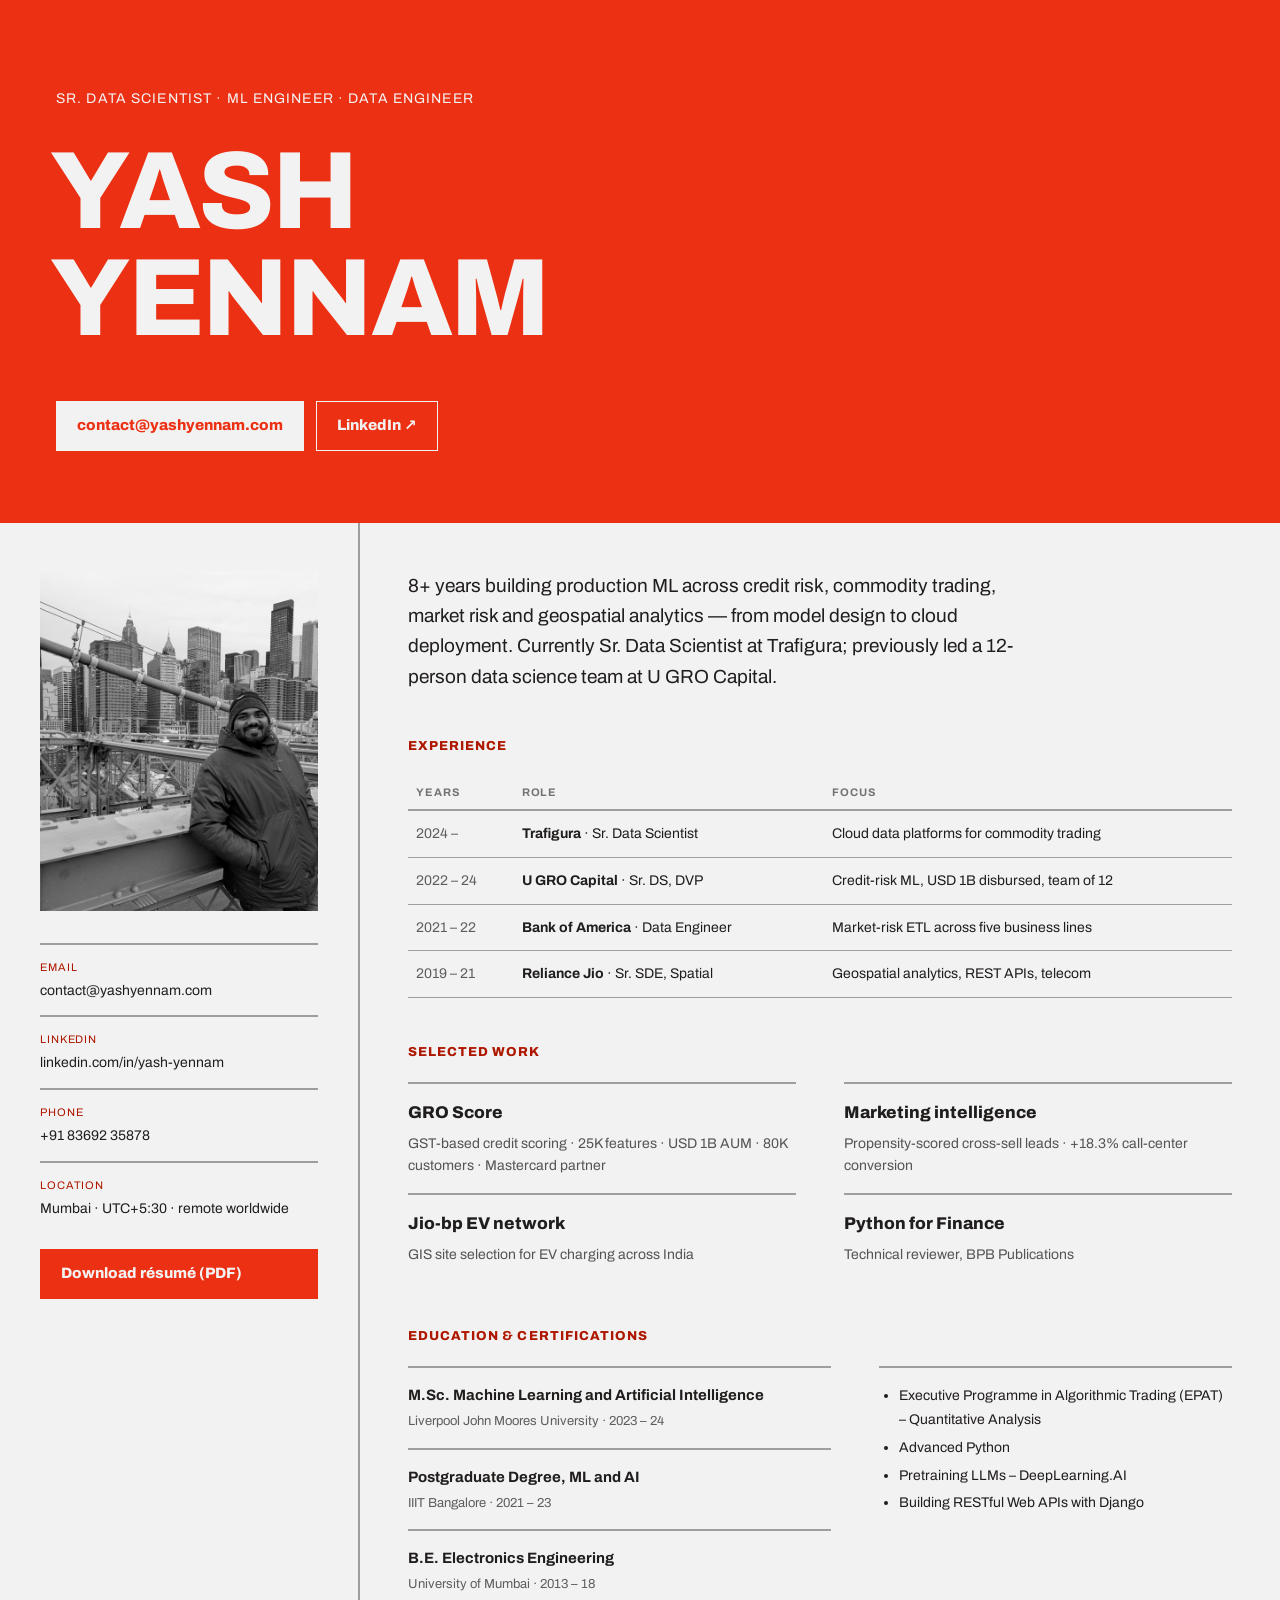
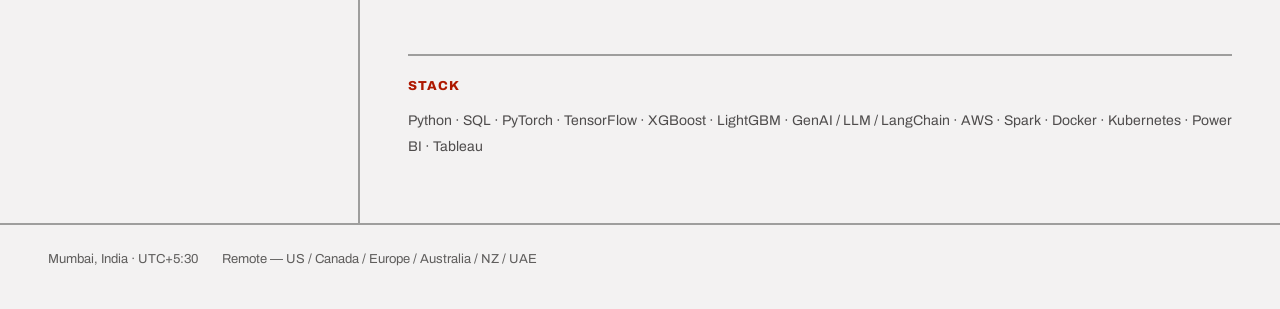
==== commit 24bc0217: "Update contact email to contact@yashyennam.com" ====
--- a/index.html
+++ b/index.html
@@ -16,7 +16,7 @@
   <p class="hero-kicker">Sr. Data Scientist &middot; ML Engineer &middot; Data Engineer</p>
   <h1 class="hero-name">YASH<br>YENNAM</h1>
   <div class="hero-actions">
-    <a class="btn btn-solid" href="mailto:yashyennam@gmail.com">yashyennam@gmail.com</a>
+    <a class="btn btn-solid" href="mailto:contact@yashyennam.com">contact@yashyennam.com</a>
     <a class="btn btn-outline" href="https://linkedin.com/in/yash-yennam" target="_blank" rel="noopener">LinkedIn &#8599;</a>
   </div>
 </header>
@@ -28,8 +28,8 @@
       <img src="assets/headshot.jpg" alt="Yash Yennam" loading="eager">
     </div>
     <nav class="rail-contact">
-      <a class="rail-item" href="mailto:yashyennam@gmail.com">
-        <span class="rail-label">Email</span>yashyennam@gmail.com
+      <a class="rail-item" href="mailto:contact@yashyennam.com">
+        <span class="rail-label">Email</span>contact@yashyennam.com
       </a>
       <a class="rail-item" href="https://linkedin.com/in/yash-yennam" target="_blank" rel="noopener">
         <span class="rail-label">LinkedIn</span>linkedin.com/in/yash-yennam
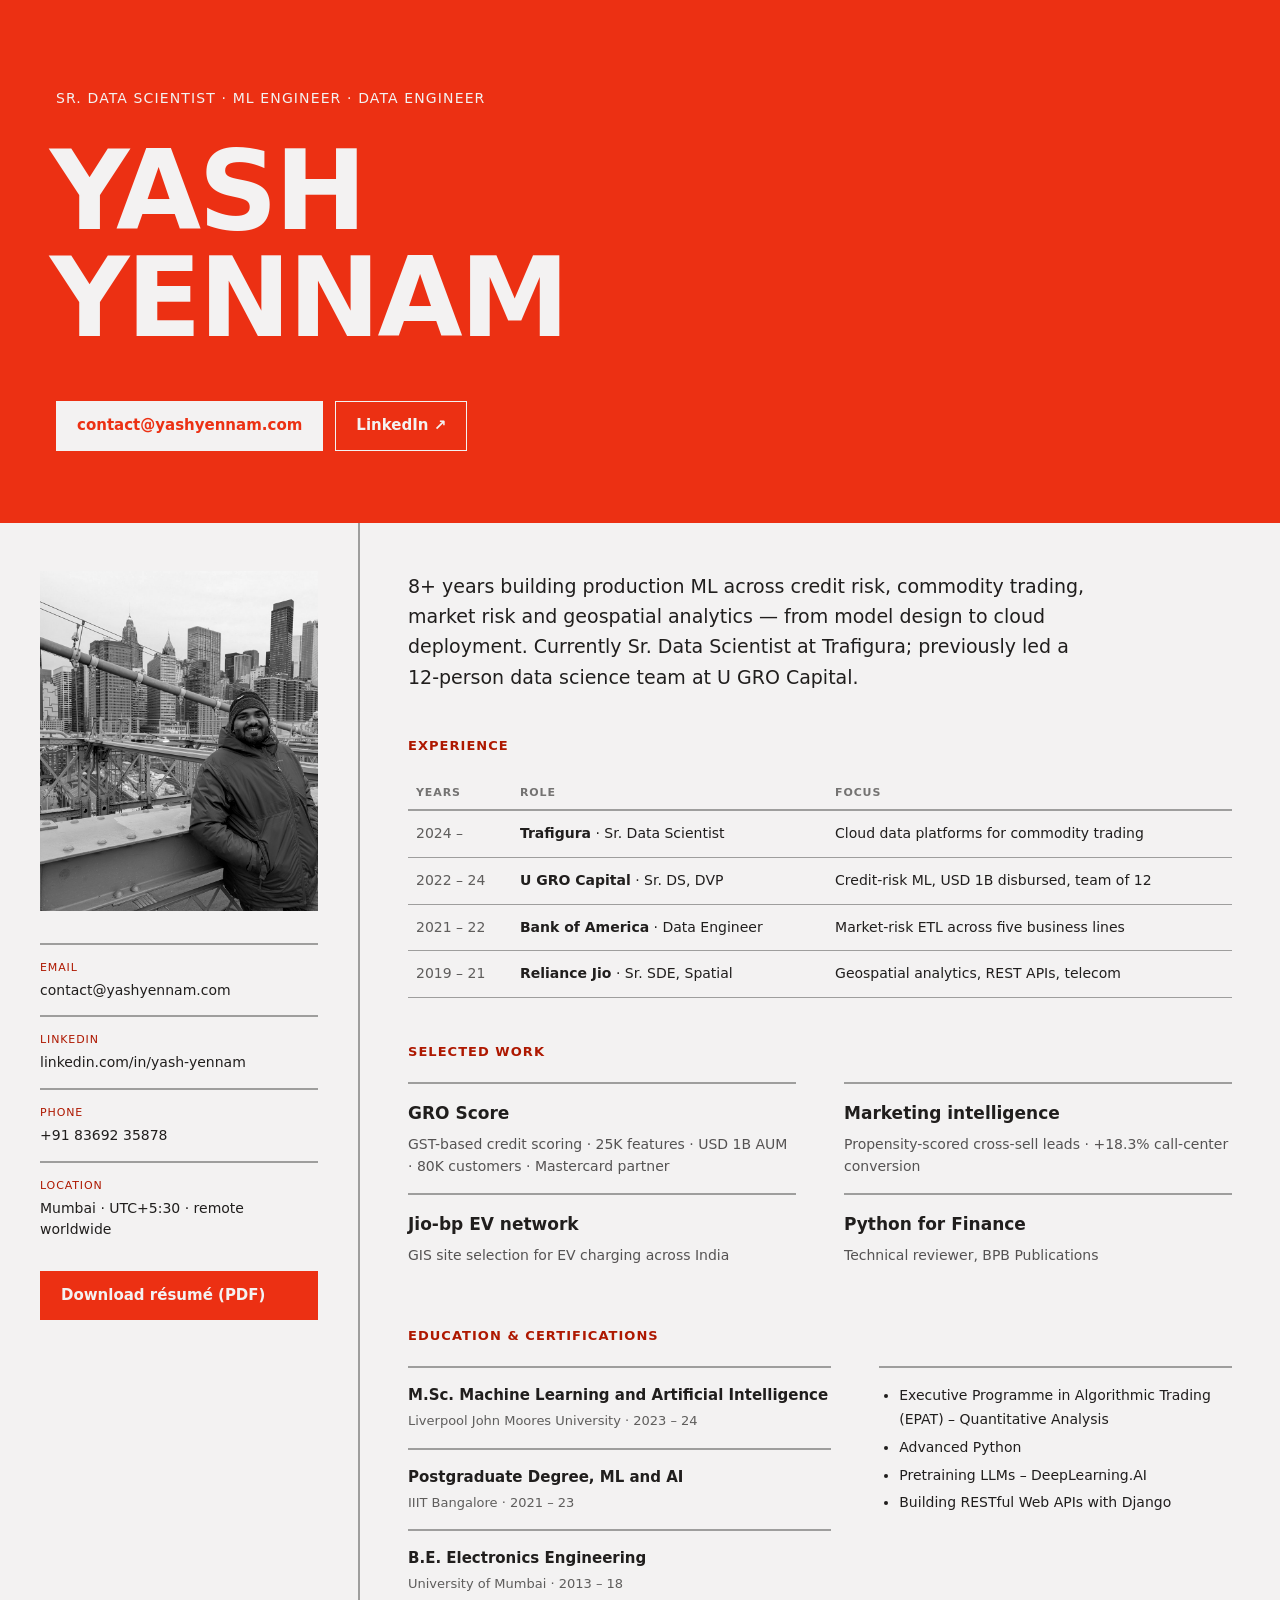
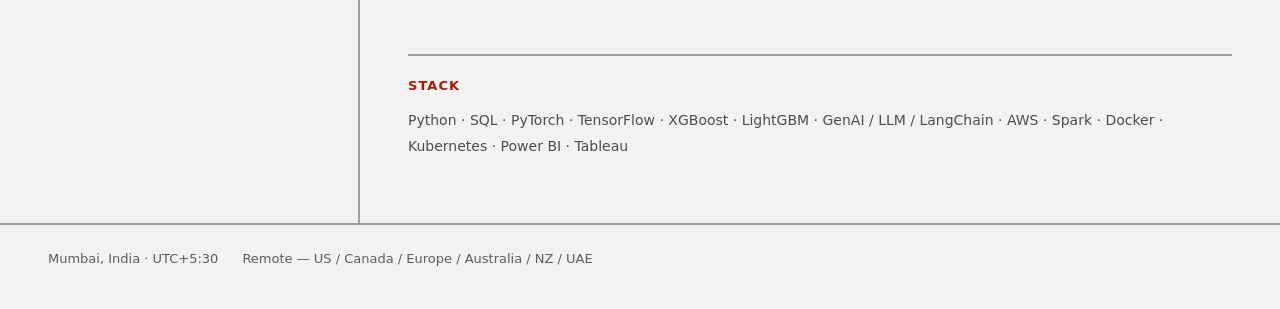
==== commit 98d17ea4: "Harden: strip photo EXIF/XMP metadata, add CSP and referrer policy" ====
--- a/index.html
+++ b/index.html
@@ -5,6 +5,8 @@
 <meta name="viewport" content="width=device-width, initial-scale=1.0">
 <title>Yash Yennam — Sr. Data Scientist &amp; ML Engineer</title>
 <meta name="description" content="Yash Yennam — Senior Data Scientist, 8+ years shipping ML, data engineering and GenAI in credit risk, commodity trading and geospatial analytics. Mumbai, remote worldwide.">
+<meta http-equiv="Content-Security-Policy" content="default-src 'none'; style-src 'self' https://fonts.googleapis.com; font-src https://fonts.gstatic.com; img-src 'self' data:; base-uri 'none'; form-action 'none'; upgrade-insecure-requests">
+<meta name="referrer" content="no-referrer">
 <link rel="icon" href="data:,">
 <link rel="preconnect" href="https://fonts.googleapis.com">
 <link rel="stylesheet" href="https://fonts.googleapis.com/css2?family=Archivo:wght@400;600;800&display=swap">
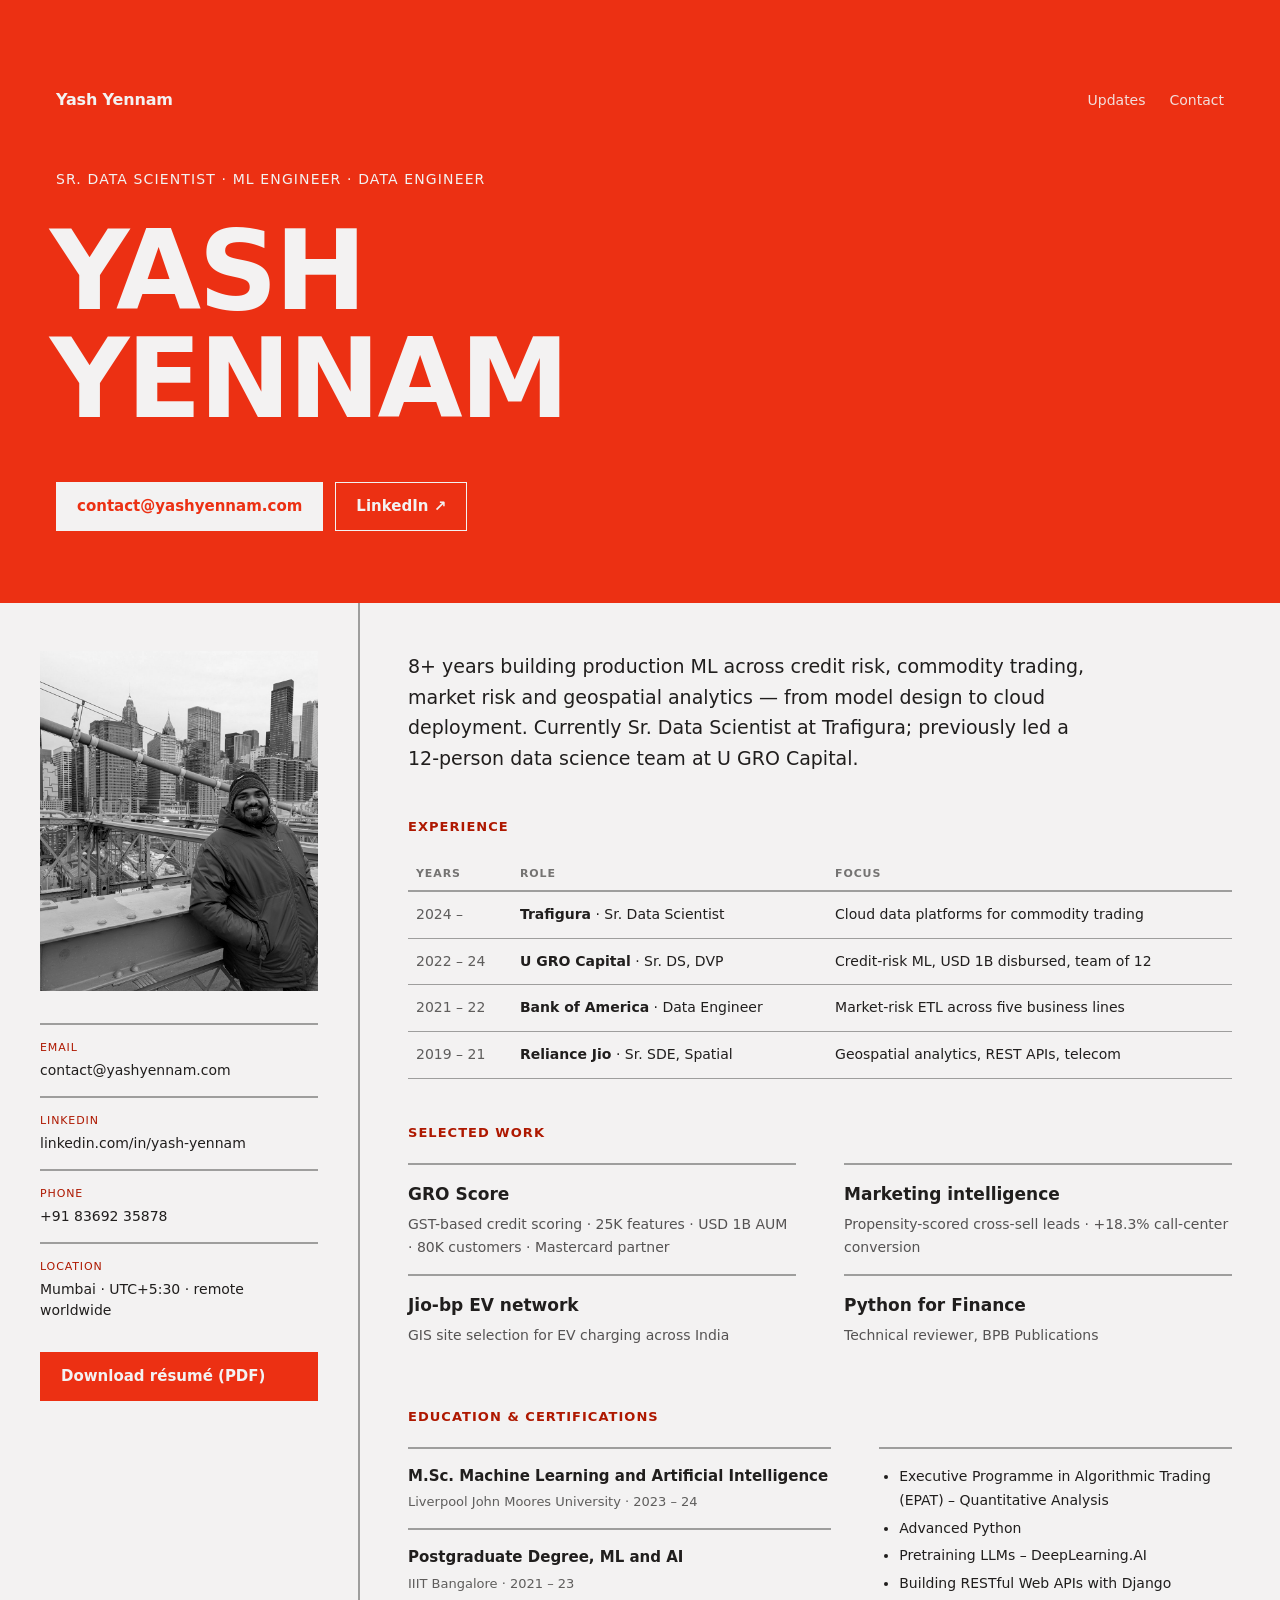
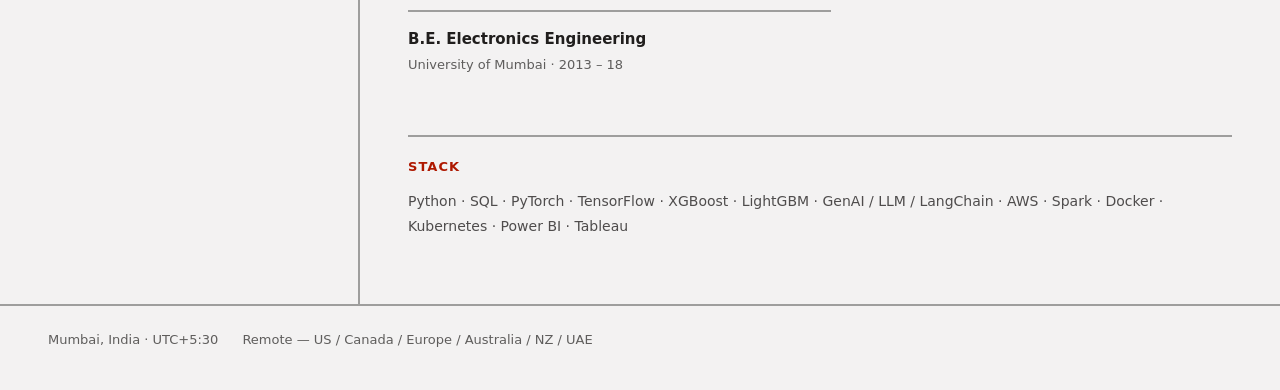
==== commit f38a9617: "Add Contact and Updates pages with poster-band design - Contact page: red poster hero, form (mailto " ====
--- a/index.html
+++ b/index.html
@@ -15,6 +15,13 @@
 <body>
 
 <header class="hero">
+  <nav class="hero-nav">
+    <a class="brand" href="index.html">Yash Yennam</a>
+    <div class="links">
+      <a class="nav-link" href="updates/index.html">Updates</a>
+      <a class="nav-link" href="contact.html">Contact</a>
+    </div>
+  </nav>
   <p class="hero-kicker">Sr. Data Scientist &middot; ML Engineer &middot; Data Engineer</p>
   <h1 class="hero-name">YASH<br>YENNAM</h1>
   <div class="hero-actions">
--- a/style.css
+++ b/style.css
@@ -277,6 +277,196 @@
   border-top: 2px solid var(--color-divider);
 }
 
+/* ---- Nav (inside poster hero) ---- */
+.hero-nav {
+  display: flex;
+  align-items: center;
+  justify-content: space-between;
+  margin-bottom: 56px;
+}
+
+.hero-nav .brand {
+  font-family: var(--font);
+  font-weight: 800;
+  font-size: 16px;
+  color: var(--color-bg);
+  text-decoration: none;
+  letter-spacing: -0.01em;
+}
+
+.hero-nav .links { display: flex; gap: 24px; }
+
+.hero-nav .nav-link {
+  font-size: 14px;
+  color: var(--color-bg);
+  text-decoration: none;
+  opacity: 0.9;
+}
+.hero-nav .nav-link:hover { opacity: 1; text-decoration: underline; text-underline-offset: 3px; }
+
+/* ---- Compact poster band (interior pages) ---- */
+.hero-compact { padding: 40px 56px 56px; }
+
+.hero-compact .hero-nav { margin-bottom: 64px; }
+
+.hero-compact .hero-name {
+  font-size: 76px;
+}
+
+.hero-lede {
+  font-size: 18px;
+  line-height: 1.6;
+  color: var(--color-bg);
+  opacity: 0.92;
+  max-width: 52ch;
+  margin: 28px 0 0;
+}
+
+/* Post title sits in the band instead of the display name */
+.hero-post-title {
+  font-family: var(--font);
+  font-weight: 800;
+  font-size: 54px;
+  line-height: 1.05;
+  letter-spacing: -0.025em;
+  margin: 0 0 0 -0.04em;
+  color: var(--color-bg);
+  max-width: 20ch;
+}
+
+.hero-nav .nav-link[aria-current="page"] {
+  opacity: 1;
+  text-decoration: underline;
+  text-underline-offset: 3px;
+}
+
+/* ---- Contact form ---- */
+.contact-wrap {
+  display: grid;
+  grid-template-columns: minmax(0, 5fr) minmax(0, 4fr);
+  gap: 64px;
+  padding: 64px 56px 72px;
+  align-items: start;
+}
+
+.contact-aside .block-label { margin-bottom: 16px; }
+
+.contact-aside .rail-item:first-of-type { border-top: 2px solid var(--color-divider); }
+
+.contact-aside p {
+  font-size: 15px;
+  line-height: 1.7;
+  color: rgba(32, 30, 29, 0.7);
+  margin: 0 0 24px;
+}
+
+.field { margin-bottom: 20px; display: flex; flex-direction: column; gap: 6px; }
+
+.field label {
+  font-size: 12px;
+  letter-spacing: 0.06em;
+  text-transform: uppercase;
+  color: rgba(32, 30, 29, 0.6);
+}
+
+.field input,
+.field textarea {
+  font-family: var(--font);
+  font-size: 15px;
+  padding: 12px 14px;
+  border: 1px solid var(--color-divider);
+  background: #eae9e9;
+  color: var(--color-text);
+  border-radius: 0;
+}
+
+.field textarea { min-height: 160px; resize: vertical; }
+
+.field input:focus-visible,
+.field textarea:focus-visible {
+  outline: 2px solid var(--color-accent);
+  outline-offset: 0;
+  border-color: var(--color-accent);
+}
+
+.form-note { font-size: 13px; color: rgba(32, 30, 29, 0.6); margin-top: 16px; }
+
+.form-status {
+  font-size: 14px;
+  margin-top: 16px;
+  padding: 12px 14px;
+  border: 1px solid var(--color-divider);
+  display: none;
+}
+.form-status.visible { display: block; }
+
+/* ---- Updates list ---- */
+.updates-list { padding: 64px 56px 72px; }
+
+.update-row {
+  display: grid;
+  grid-template-columns: 56px 1fr auto;
+  gap: 32px;
+  padding: 28px 0;
+  border-top: 2px solid var(--color-divider);
+  text-decoration: none;
+  color: var(--color-text);
+  align-items: baseline;
+}
+.update-row:last-of-type { border-bottom: 2px solid var(--color-divider); }
+
+.update-index {
+  font-family: var(--font);
+  font-weight: 800;
+  font-size: 15px;
+}
+
+.update-date {
+  font-size: 14px;
+  color: rgba(32, 30, 29, 0.6);
+  white-space: nowrap;
+  font-feature-settings: 'tnum' 1;
+}
+
+.update-title {
+  font-family: var(--font);
+  font-weight: 800;
+  font-size: 28px;
+  line-height: 1.15;
+  letter-spacing: -0.015em;
+  margin: 0 0 10px;
+}
+
+.update-teaser {
+  font-size: 15px;
+  line-height: 1.6;
+  color: rgba(32, 30, 29, 0.72);
+  margin: 0;
+  max-width: 62ch;
+}
+
+.update-row:hover .update-title { color: var(--color-accent-700); }
+
+/* ---- Blog post ---- */
+.post { padding: 64px 56px 72px; max-width: 720px; }
+
+.post-lede {
+  font-size: 21px !important;
+  line-height: 1.55 !important;
+  color: var(--color-text);
+  margin-bottom: 32px !important;
+}
+
+.post p { font-size: 17px; line-height: 1.75; margin: 0 0 24px; max-width: 68ch; }
+.post a { color: var(--color-accent-700); }
+.post a:hover { color: var(--color-accent); }
+
+.post figure { margin: 40px 0; }
+.post figure img { width: 100%; border: 1px solid var(--color-divider); display: block; }
+.post figcaption { font-size: 13px; color: rgba(32, 30, 29, 0.6); margin-top: 10px; }
+
+.post-back { display: inline-block; margin-top: 40px; font-size: 14px; }
+
 /* ---- Responsive ---- */
 @media (max-width: 860px) {
   .hero { padding: 56px 24px 48px; }
@@ -310,4 +500,25 @@
   .exp-table td { border-bottom: none; padding: 2px 0; }
 
   .site-footer { padding: 24px 24px 32px; }
-}
+
+  .hero-compact { padding: 28px 24px 40px; }
+  .hero-compact .hero-nav { margin-bottom: 40px; }
+  .hero-compact .hero-name { font-size: clamp(44px, 15vw, 76px); }
+  .hero-post-title { font-size: clamp(28px, 9vw, 54px); max-width: none; }
+  .hero-lede { font-size: 16px; }
+
+  .contact-wrap {
+    grid-template-columns: 1fr;
+    gap: 40px;
+    padding: 40px 24px 56px;
+  }
+
+  .updates-list { padding: 40px 24px 56px; }
+  .update-row { grid-template-columns: 40px 1fr; gap: 16px; }
+  .update-date { grid-column: 2; }
+
+  .post { padding: 40px 24px 56px; }
+  .post-lede { font-size: 18px !important; }
+  .post p { font-size: 16px; }
+  .post figure { margin: 32px 0; }
+}
